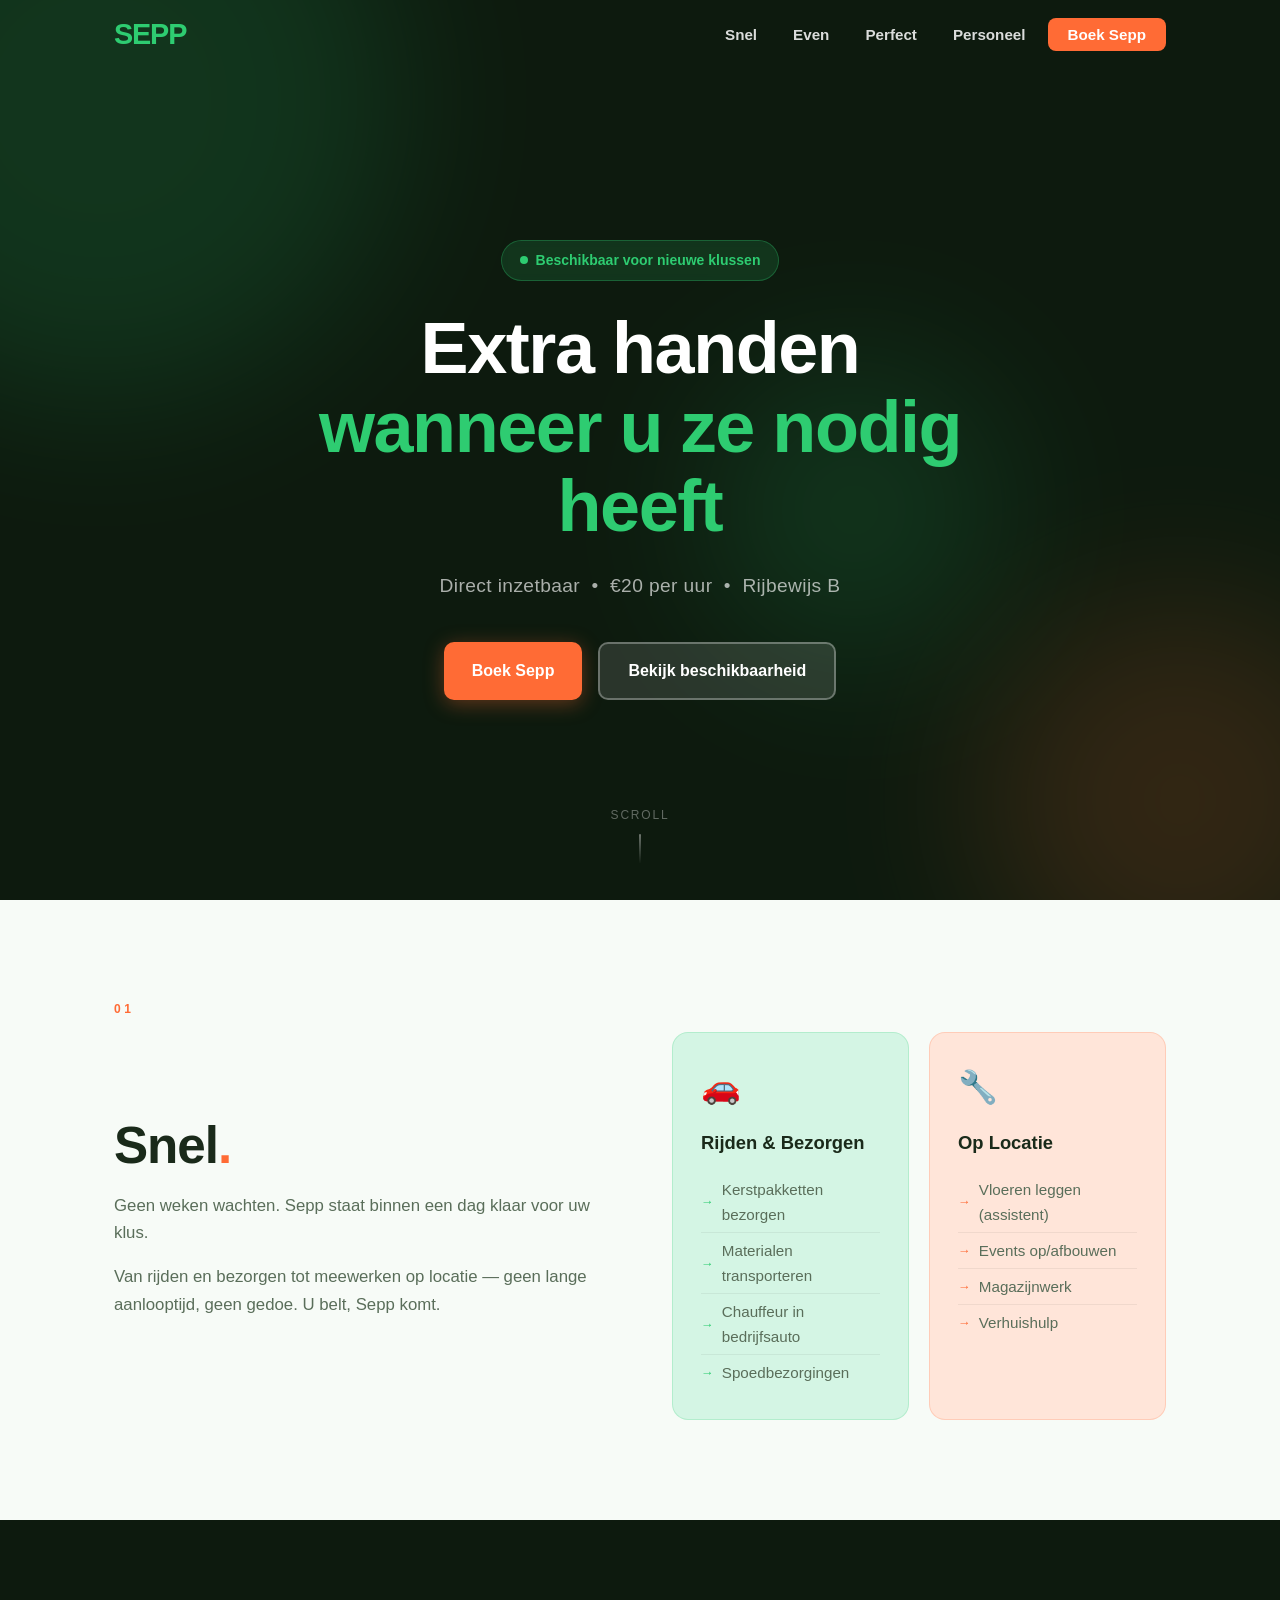
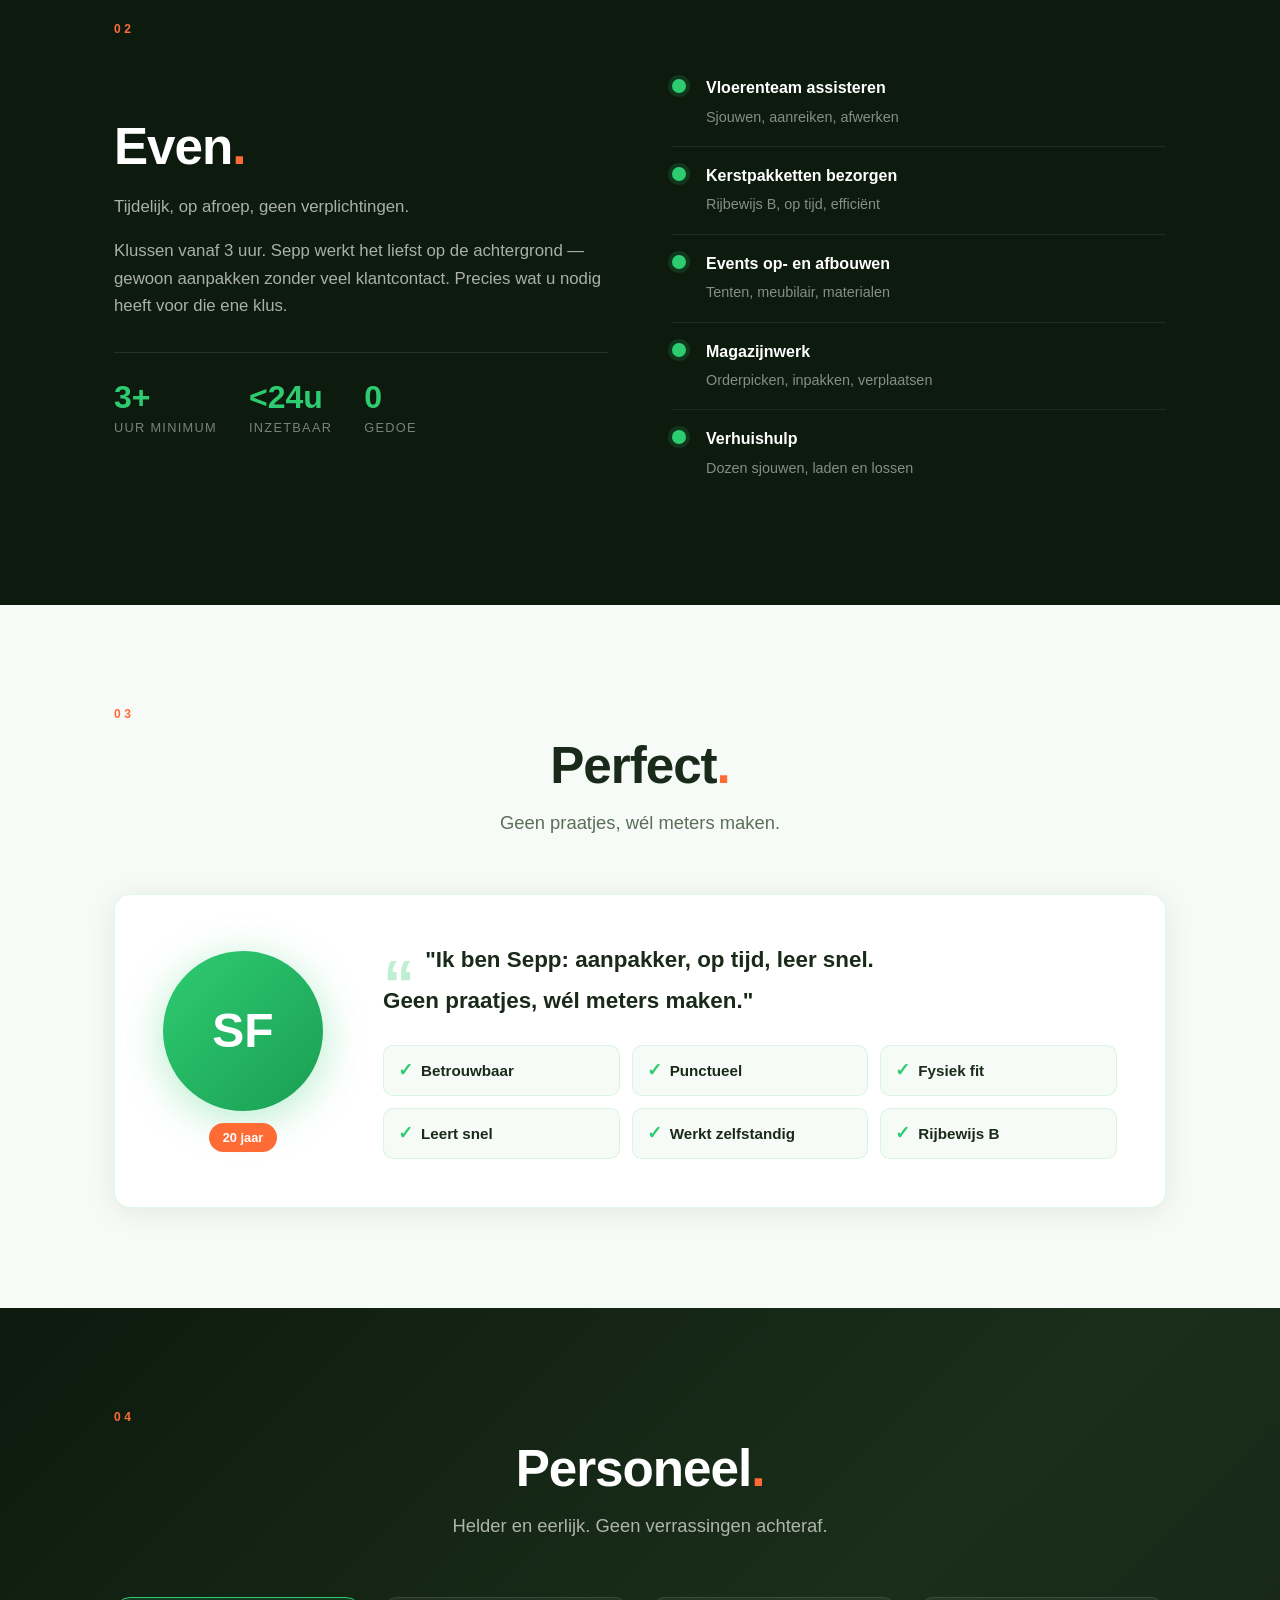
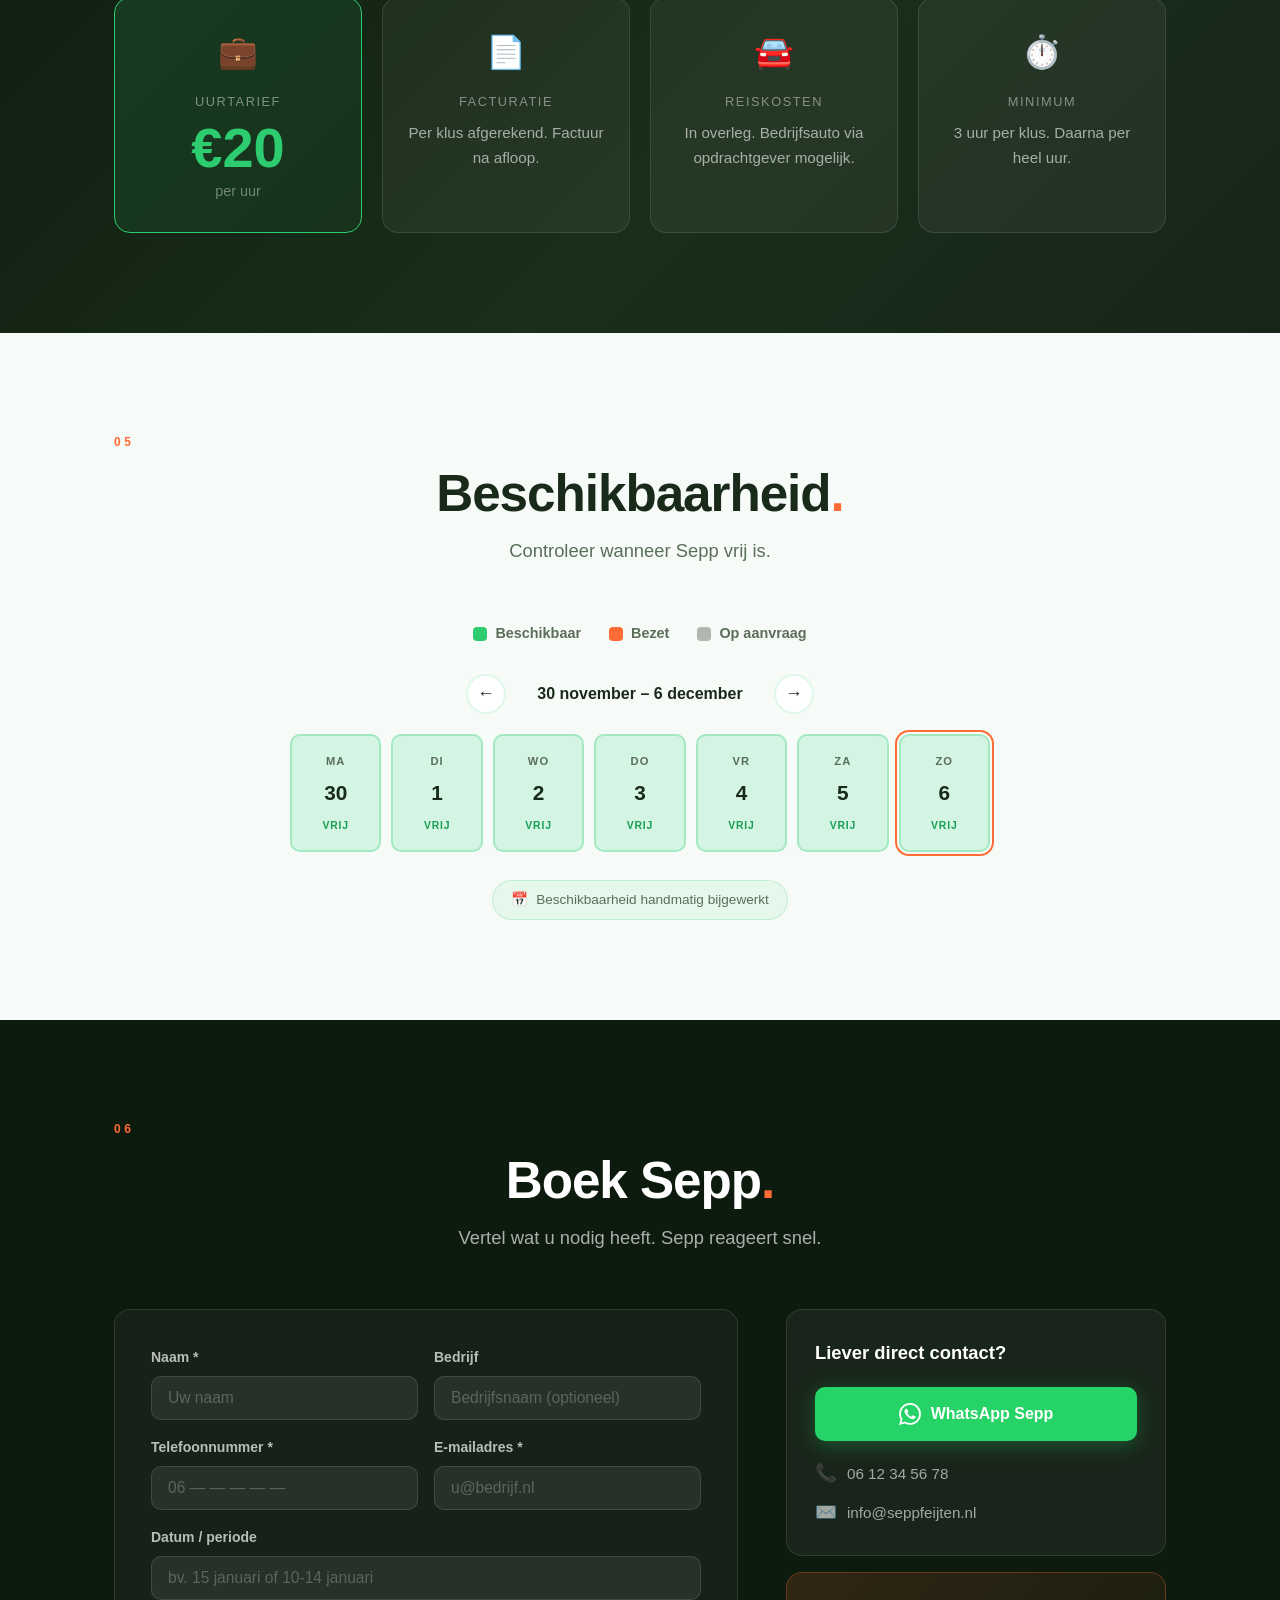
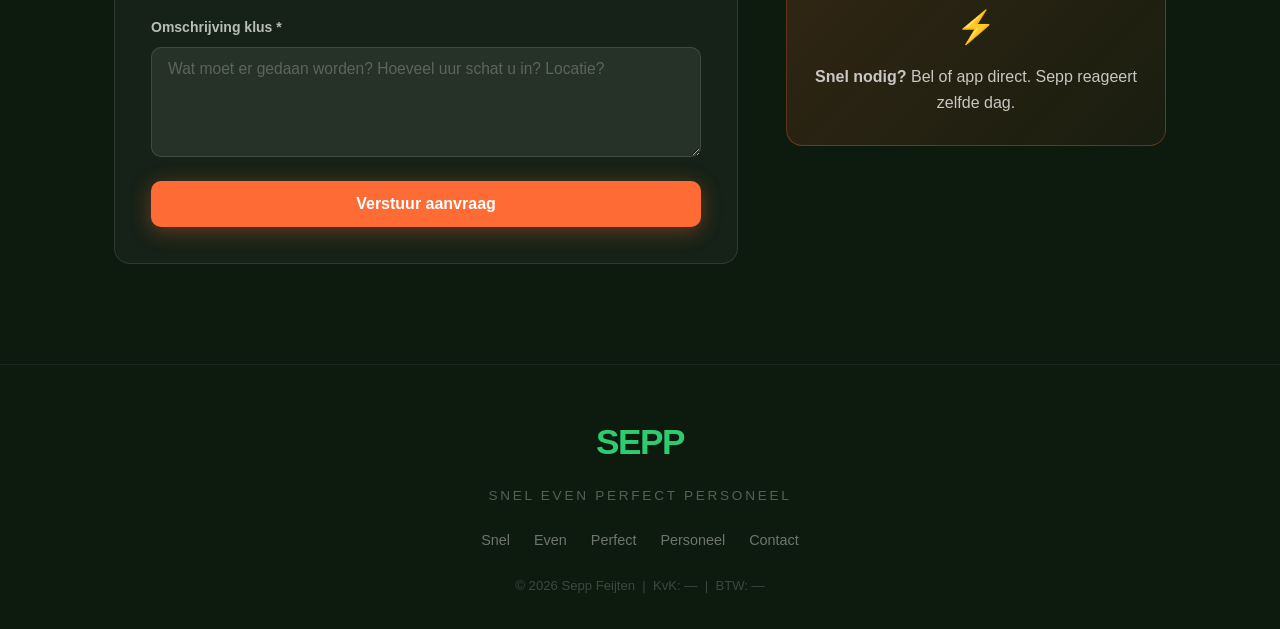
==== index.html @ 77aac3f0 "Initiële website SEPP — Snel Even Perfect Personeel Volledige eenpagina website met 6 secties (Snel/" ====
<!DOCTYPE html>
<html lang="nl">
<head>
  <meta charset="UTF-8" />
  <meta name="viewport" content="width=device-width, initial-scale=1.0" />
  <title>SEPP — Snel Even Perfect Personeel</title>
  <meta name="description" content="Sepp Feijten — direct inzetbaar voor kortdurende klussen. €20 per uur, rijbewijs B." />
  <link rel="stylesheet" href="style.css" />
  <!-- Favicon inline SVG -->
  <link rel="icon" href="data:image/svg+xml,<svg xmlns='http://www.w3.org/2000/svg' viewBox='0 0 100 100'><text y='.9em' font-size='90'>🟢</text></svg>" />
</head>
<body>

  <!-- =============================================
       NAVIGATIE
  ============================================= -->
  <header id="header">
    <nav class="nav-container">
      <a href="#hero" class="logo" aria-label="SEPP home">SEPP</a>
      <button class="hamburger" id="hamburger" aria-label="Menu openen" aria-expanded="false">
        <span></span><span></span><span></span>
      </button>
      <ul class="nav-links" id="nav-links">
        <li><a href="#snel">Snel</a></li>
        <li><a href="#even">Even</a></li>
        <li><a href="#perfect">Perfect</a></li>
        <li><a href="#personeel">Personeel</a></li>
        <li><a href="#contact" class="nav-cta">Boek Sepp</a></li>
      </ul>
    </nav>
  </header>

  <main>

    <!-- =============================================
         HERO SECTIE
    ============================================= -->
    <section id="hero" class="hero">
      <div class="hero-bg-shapes">
        <div class="shape shape-1"></div>
        <div class="shape shape-2"></div>
        <div class="shape shape-3"></div>
      </div>
      <div class="hero-content">
        <div class="hero-badge fade-in-up" style="--delay: 0s">
          <span class="dot"></span> Beschikbaar voor nieuwe klussen
        </div>
        <h1 class="fade-in-up" style="--delay: 0.1s">
          Extra handen<br />
          <span class="highlight">wanneer u ze nodig heeft</span>
        </h1>
        <p class="hero-sub fade-in-up" style="--delay: 0.2s">
          Direct inzetbaar &nbsp;•&nbsp; €<span class="dynamic-rate">20</span> per uur &nbsp;•&nbsp; Rijbewijs B
        </p>
        <div class="hero-buttons fade-in-up" style="--delay: 0.3s">
          <a href="#contact" class="btn btn-primary">Boek Sepp</a>
          <a href="#beschikbaarheid" class="btn btn-secondary">Bekijk beschikbaarheid</a>
        </div>
      </div>
      <div class="hero-scroll-hint fade-in-up" style="--delay: 0.6s">
        <span>Scroll</span>
        <div class="scroll-arrow"></div>
      </div>
    </section>

    <!-- =============================================
         SNEL SECTIE
    ============================================= -->
    <section id="snel" class="section section-light">
      <div class="container">
        <div class="section-label reveal">01</div>
        <div class="section-grid">
          <div class="section-text reveal">
            <h2>Snel<span class="dot-accent">.</span></h2>
            <p class="section-intro">Geen weken wachten. Sepp staat binnen een dag klaar voor uw klus.</p>
            <p>Van rijden en bezorgen tot meewerken op locatie — geen lange aanlooptijd, geen gedoe. U belt, Sepp komt.</p>
          </div>
          <div class="cards-grid reveal reveal-delay">
            <div class="card card-green">
              <div class="card-icon">🚗</div>
              <h3>Rijden &amp; Bezorgen</h3>
              <ul>
                <li>Kerstpakketten bezorgen</li>
                <li>Materialen transporteren</li>
                <li>Chauffeur in bedrijfsauto</li>
                <li>Spoedbezorgingen</li>
              </ul>
            </div>
            <div class="card card-orange">
              <div class="card-icon">🔧</div>
              <h3>Op Locatie</h3>
              <ul>
                <li>Vloeren leggen (assistent)</li>
                <li>Events op/afbouwen</li>
                <li>Magazijnwerk</li>
                <li>Verhuishulp</li>
              </ul>
            </div>
          </div>
        </div>
      </div>
    </section>

    <!-- =============================================
         EVEN SECTIE
    ============================================= -->
    <section id="even" class="section section-dark">
      <div class="container">
        <div class="section-label reveal">02</div>
        <div class="section-grid reverse">
          <div class="timeline reveal reveal-delay">
            <div class="timeline-item">
              <div class="timeline-dot"></div>
              <div class="timeline-content">
                <strong>Vloerenteam assisteren</strong>
                <span>Sjouwen, aanreiken, afwerken</span>
              </div>
            </div>
            <div class="timeline-item">
              <div class="timeline-dot"></div>
              <div class="timeline-content">
                <strong>Kerstpakketten bezorgen</strong>
                <span>Rijbewijs B, op tijd, efficiënt</span>
              </div>
            </div>
            <div class="timeline-item">
              <div class="timeline-dot"></div>
              <div class="timeline-content">
                <strong>Events op- en afbouwen</strong>
                <span>Tenten, meubilair, materialen</span>
              </div>
            </div>
            <div class="timeline-item">
              <div class="timeline-dot"></div>
              <div class="timeline-content">
                <strong>Magazijnwerk</strong>
                <span>Orderpicken, inpakken, verplaatsen</span>
              </div>
            </div>
            <div class="timeline-item">
              <div class="timeline-dot"></div>
              <div class="timeline-content">
                <strong>Verhuishulp</strong>
                <span>Dozen sjouwen, laden en lossen</span>
              </div>
            </div>
          </div>
          <div class="section-text reveal">
            <h2>Even<span class="dot-accent">.</span></h2>
            <p class="section-intro">Tijdelijk, op afroep, geen verplichtingen.</p>
            <p>Klussen vanaf 3 uur. Sepp werkt het liefst op de achtergrond — gewoon aanpakken zonder veel klantcontact. Precies wat u nodig heeft voor die ene klus.</p>
            <div class="stat-row">
              <div class="stat">
                <div class="stat-number">3+</div>
                <div class="stat-label">uur minimum</div>
              </div>
              <div class="stat">
                <div class="stat-number">&lt;24u</div>
                <div class="stat-label">inzetbaar</div>
              </div>
              <div class="stat">
                <div class="stat-number">0</div>
                <div class="stat-label">gedoe</div>
              </div>
            </div>
          </div>
        </div>
      </div>
    </section>

    <!-- =============================================
         PERFECT SECTIE
    ============================================= -->
    <section id="perfect" class="section section-light">
      <div class="container">
        <div class="section-label reveal">03</div>
        <div class="section-center reveal">
          <h2>Perfect<span class="dot-accent">.</span></h2>
          <p class="section-intro">Geen praatjes, wél meters maken.</p>
        </div>
        <div class="profile-block reveal">
          <div class="profile-photo-wrapper">
            <div class="profile-photo-placeholder">
              <!-- ====================================================
                   FOTO: Vervang de initialen hieronder door een <img>-tag
                   als je een profielfoto hebt. Voorbeeld:
                   <img src="sepp.jpg" alt="Sepp Feijten" />
              ==================================================== -->
              <span>SF</span>
            </div>
            <div class="profile-badge">20 jaar</div>
          </div>
          <div class="profile-text">
            <blockquote>
              "Ik ben Sepp: aanpakker, op tijd, leer snel.<br />
              Geen praatjes, wél meters maken."
            </blockquote>
            <div class="qualities">
              <div class="quality"><span class="quality-icon">✓</span> Betrouwbaar</div>
              <div class="quality"><span class="quality-icon">✓</span> Punctueel</div>
              <div class="quality"><span class="quality-icon">✓</span> Fysiek fit</div>
              <div class="quality"><span class="quality-icon">✓</span> Leert snel</div>
              <div class="quality"><span class="quality-icon">✓</span> Werkt zelfstandig</div>
              <div class="quality"><span class="quality-icon">✓</span> Rijbewijs B</div>
            </div>
          </div>
        </div>
      </div>
    </section>

    <!-- =============================================
         PERSONEEL / TARIEVEN SECTIE
    ============================================= -->
    <section id="personeel" class="section section-gradient">
      <div class="container">
        <div class="section-label reveal">04</div>
        <div class="section-center reveal">
          <h2>Personeel<span class="dot-accent">.</span></h2>
          <p class="section-intro">Helder en eerlijk. Geen verrassingen achteraf.</p>
        </div>
        <div class="pricing-grid reveal reveal-delay">
          <div class="pricing-card featured">
            <div class="pricing-icon">💼</div>
            <div class="pricing-label">Uurtarief</div>
            <!-- ====================================================
                 TARIEF: Dit getal wordt ook beheerd via beheer.html
                 en opgeslagen in localStorage als "seppTarief"
            ==================================================== -->
            <div class="pricing-amount">€<span class="dynamic-rate">20</span></div>
            <div class="pricing-sub">per uur</div>
          </div>
          <div class="pricing-card">
            <div class="pricing-icon">📄</div>
            <div class="pricing-label">Facturatie</div>
            <div class="pricing-desc">Per klus afgerekend. Factuur na afloop.</div>
          </div>
          <div class="pricing-card">
            <div class="pricing-icon">🚘</div>
            <div class="pricing-label">Reiskosten</div>
            <div class="pricing-desc">In overleg. Bedrijfsauto via opdrachtgever mogelijk.</div>
          </div>
          <div class="pricing-card">
            <div class="pricing-icon">⏱️</div>
            <div class="pricing-label">Minimum</div>
            <div class="pricing-desc">3 uur per klus. Daarna per heel uur.</div>
          </div>
        </div>
      </div>
    </section>

    <!-- =============================================
         BESCHIKBAARHEID SECTIE
    ============================================= -->
    <section id="beschikbaarheid" class="section section-light">
      <div class="container">
        <div class="section-label reveal">05</div>
        <div class="section-center reveal">
          <h2>Beschikbaarheid<span class="dot-accent">.</span></h2>
          <p class="section-intro">Controleer wanneer Sepp vrij is.</p>
        </div>

        <!-- Legenda -->
        <div class="calendar-legend reveal">
          <span class="legend-item"><span class="legend-dot available"></span> Beschikbaar</span>
          <span class="legend-item"><span class="legend-dot busy"></span> Bezet</span>
          <span class="legend-item"><span class="legend-dot on-request"></span> Op aanvraag</span>
        </div>

        <!-- Week navigatie -->
        <div class="calendar-nav reveal">
          <button id="prev-week" class="calendar-arrow" aria-label="Vorige week">&#8592;</button>
          <span id="week-label" class="week-label"></span>
          <button id="next-week" class="calendar-arrow" aria-label="Volgende week">&#8594;</button>
        </div>

        <!-- Weekagenda -->
        <div class="week-grid reveal reveal-delay" id="week-grid">
          <!-- Wordt dynamisch gevuld door script.js -->
        </div>

        <!-- Google Calendar sync info -->
        <div class="calendar-sync-info reveal">
          <div class="sync-badge">
            <span class="sync-icon">🔄</span>
            <span id="sync-status">Beschikbaarheid gesynchroniseerd via Google Calendar</span>
          </div>
          <!-- ====================================================
               GOOGLE CALENDAR: De koppeling wordt geconfigureerd
               in script.js bij de GOOGLE_CALENDAR_CONFIG constante.
               Zie ook beheer.html voor activatie.
          ==================================================== -->
        </div>
      </div>
    </section>

    <!-- =============================================
         CONTACT SECTIE
    ============================================= -->
    <section id="contact" class="section section-dark">
      <div class="container">
        <div class="section-label reveal">06</div>
        <div class="section-center reveal">
          <h2>Boek Sepp<span class="dot-accent">.</span></h2>
          <p class="section-intro">Vertel wat u nodig heeft. Sepp reageert snel.</p>
        </div>

        <div class="contact-grid reveal reveal-delay">
          <!-- Contactformulier -->
          <form class="contact-form" id="contact-form" novalidate>
            <div class="form-row">
              <div class="form-group">
                <label for="naam">Naam *</label>
                <input type="text" id="naam" name="naam" placeholder="Uw naam" required />
              </div>
              <div class="form-group">
                <label for="bedrijf">Bedrijf</label>
                <input type="text" id="bedrijf" name="bedrijf" placeholder="Bedrijfsnaam (optioneel)" />
              </div>
            </div>
            <div class="form-row">
              <div class="form-group">
                <label for="telefoon">Telefoonnummer *</label>
                <input type="tel" id="telefoon" name="telefoon" placeholder="06 — — — — —" required />
              </div>
              <div class="form-group">
                <label for="email">E-mailadres *</label>
                <input type="email" id="email" name="email" placeholder="u@bedrijf.nl" required />
              </div>
            </div>
            <div class="form-group">
              <label for="datum">Datum / periode</label>
              <input type="text" id="datum" name="datum" placeholder="bv. 15 januari of 10-14 januari" />
            </div>
            <div class="form-group">
              <label for="omschrijving">Omschrijving klus *</label>
              <textarea id="omschrijving" name="omschrijving" rows="4"
                placeholder="Wat moet er gedaan worden? Hoeveel uur schat u in? Locatie?" required></textarea>
            </div>
            <button type="submit" class="btn btn-primary btn-full">
              Verstuur aanvraag
            </button>
            <div id="form-feedback" class="form-feedback" aria-live="polite"></div>
          </form>

          <!-- Contact sidebar -->
          <div class="contact-sidebar">
            <div class="contact-card">
              <h3>Liever direct contact?</h3>
              <!-- ====================================================
                   WHATSAPP: Pas het nummer aan in script.js bij
                   CONTACT_CONFIG.whatsapp
              ==================================================== -->
              <a href="#" class="btn btn-whatsapp" id="whatsapp-btn">
                <svg width="22" height="22" viewBox="0 0 24 24" fill="currentColor">
                  <path d="M17.472 14.382c-.297-.149-1.758-.867-2.03-.967-.273-.099-.471-.148-.67.15-.197.297-.767.966-.94 1.164-.173.199-.347.223-.644.075-.297-.15-1.255-.463-2.39-1.475-.883-.788-1.48-1.761-1.653-2.059-.173-.297-.018-.458.13-.606.134-.133.298-.347.446-.52.149-.174.198-.298.298-.497.099-.198.05-.371-.025-.52-.075-.149-.669-1.612-.916-2.207-.242-.579-.487-.5-.669-.51-.173-.008-.371-.01-.57-.01-.198 0-.52.074-.792.372-.272.297-1.04 1.016-1.04 2.479 0 1.462 1.065 2.875 1.213 3.074.149.198 2.096 3.2 5.077 4.487.709.306 1.262.489 1.694.625.712.227 1.36.195 1.871.118.571-.085 1.758-.719 2.006-1.413.248-.694.248-1.289.173-1.413-.074-.124-.272-.198-.57-.347m-5.421 7.403h-.004a9.87 9.87 0 01-5.031-1.378l-.361-.214-3.741.982.998-3.648-.235-.374a9.86 9.86 0 01-1.51-5.26c.001-5.45 4.436-9.884 9.888-9.884 2.64 0 5.122 1.03 6.988 2.898a9.825 9.825 0 012.893 6.994c-.003 5.45-4.437 9.884-9.885 9.884m8.413-18.297A11.815 11.815 0 0012.05 0C5.495 0 .16 5.335.157 11.892c0 2.096.547 4.142 1.588 5.945L.057 24l6.305-1.654a11.882 11.882 0 005.683 1.448h.005c6.554 0 11.89-5.335 11.893-11.893a11.821 11.821 0 00-3.48-8.413z"/>
                </svg>
                WhatsApp Sepp
              </a>
              <div class="contact-details">
                <div class="contact-detail">
                  <span class="detail-icon">📞</span>
                  <!-- ====================================================
                       TELEFOON: Pas aan in beheer.html of in script.js
                       bij CONTACT_CONFIG.telefoon
                  ==================================================== -->
                  <span id="contact-telefoon">06 — — — — —</span>
                </div>
                <div class="contact-detail">
                  <span class="detail-icon">✉️</span>
                  <span id="contact-email">info@seppfeijten.nl</span>
                </div>
              </div>
            </div>
            <div class="contact-card highlight-card">
              <div class="highlight-icon">⚡</div>
              <p><strong>Snel nodig?</strong> Bel of app direct. Sepp reageert zelfde dag.</p>
            </div>
          </div>
        </div>
      </div>
    </section>

  </main>

  <!-- =============================================
       FOOTER
  ============================================= -->
  <footer class="footer">
    <div class="container footer-inner">
      <div class="footer-logo">SEPP</div>
      <div class="footer-tagline">Snel Even Perfect Personeel</div>
      <div class="footer-links">
        <a href="#snel">Snel</a>
        <a href="#even">Even</a>
        <a href="#perfect">Perfect</a>
        <a href="#personeel">Personeel</a>
        <a href="#contact">Contact</a>
      </div>
      <div class="footer-copy">
        &copy; <span id="year"></span> Sepp Feijten &nbsp;|&nbsp;
        KvK: <span class="dynamic-kvk">—</span> &nbsp;|&nbsp;
        BTW: <span class="dynamic-btw">—</span>
      </div>
    </div>
  </footer>

  <!-- Back to top -->
  <button class="back-to-top" id="back-to-top" aria-label="Terug naar boven">↑</button>

  <script src="script.js"></script>
</body>
</html>
---- style.css ----
/* =============================================
   SEPP — Snel Even Perfect Personeel
   style.css — Hoofdstylesheet

   KLEUREN (pas hier aan voor het hele design):
   --green:        #2ECC71  (primair groen)
   --green-dark:   #1a9e53
   --orange:       #FF6B35  (accent oranje)
   --orange-dark:  #e0541c
   --dark:         #0f1c0f
   --text:         #1a2a1a
============================================= */

/* ===========================
   CSS VARIABELEN
=========================== */
:root {
  --green:        #2ECC71;
  --green-dark:   #1a9e53;
  --green-light:  #d4f5e4;
  --orange:       #FF6B35;
  --orange-dark:  #e0541c;
  --orange-light: #ffe5d9;
  --dark:         #0d1a0e;
  --dark-2:       #162518;
  --text:         #1a2a1a;
  --text-light:   #5a6e5a;
  --white:        #ffffff;
  --off-white:    #f7fbf7;
  --border:       rgba(46,204,113,0.15);
  --shadow:       0 4px 30px rgba(0,0,0,0.08);
  --shadow-hover: 0 8px 40px rgba(0,0,0,0.15);
  --radius:       16px;
  --radius-sm:    10px;
  --nav-height:   70px;
  --font:         'Segoe UI', 'Helvetica Neue', Arial, sans-serif;
  --transition:   0.35s cubic-bezier(0.4, 0, 0.2, 1);
}

/* ===========================
   RESET & BASE
=========================== */
*, *::before, *::after { box-sizing: border-box; margin: 0; padding: 0; }

html {
  scroll-behavior: smooth;
  scroll-padding-top: var(--nav-height);
}

body {
  font-family: var(--font);
  color: var(--text);
  background: var(--white);
  line-height: 1.65;
  overflow-x: hidden;
}

img { max-width: 100%; display: block; }
a { text-decoration: none; color: inherit; }
ul { list-style: none; }
button { cursor: pointer; font-family: inherit; border: none; background: none; }

/* ===========================
   TYPOGRAPHY
=========================== */
h1 { font-size: clamp(2.4rem, 6vw, 4.5rem); font-weight: 800; line-height: 1.1; letter-spacing: -0.02em; }
h2 { font-size: clamp(2rem, 4vw, 3.2rem); font-weight: 800; line-height: 1.15; letter-spacing: -0.02em; }
h3 { font-size: 1.15rem; font-weight: 700; }
p  { color: var(--text-light); }

.highlight { color: var(--green); }
.dot-accent { color: var(--orange); }

/* ===========================
   LAYOUT
=========================== */
.container {
  max-width: 1100px;
  margin: 0 auto;
  padding: 0 24px;
}

.section {
  padding: 100px 0;
}

.section-light  { background: var(--off-white); }
.section-dark   { background: var(--dark); color: var(--white); }
.section-dark p { color: rgba(255,255,255,0.65); }
.section-dark h2 { color: var(--white); }
.section-dark h3 { color: var(--white); }

.section-gradient {
  background: linear-gradient(135deg, var(--dark) 0%, #1a2e1a 60%, var(--dark-2) 100%);
  color: var(--white);
}
.section-gradient p { color: rgba(255,255,255,0.65); }
.section-gradient h2 { color: var(--white); }

.section-label {
  font-size: 0.75rem;
  font-weight: 700;
  letter-spacing: 0.3em;
  text-transform: uppercase;
  color: var(--orange);
  margin-bottom: 12px;
  opacity: 0.7;
}

.section-grid {
  display: grid;
  grid-template-columns: 1fr 1fr;
  gap: 64px;
  align-items: center;
}

.section-grid.reverse { direction: rtl; }
.section-grid.reverse > * { direction: ltr; }

.section-center {
  text-align: center;
  max-width: 600px;
  margin: 0 auto 56px;
}

.section-intro {
  font-size: 1.15rem;
  margin-top: 12px;
  color: var(--text-light);
}
.section-dark .section-intro,
.section-gradient .section-intro { color: rgba(255,255,255,0.65); }

.section-text h2 { margin-bottom: 16px; }
.section-text p  { margin-bottom: 16px; font-size: 1.05rem; }

/* ===========================
   NAVIGATION
=========================== */
#header {
  position: fixed;
  top: 0; left: 0; right: 0;
  z-index: 1000;
  height: var(--nav-height);
  transition: background var(--transition), box-shadow var(--transition);
}

#header.scrolled {
  background: rgba(13, 26, 14, 0.96);
  backdrop-filter: blur(12px);
  -webkit-backdrop-filter: blur(12px);
  box-shadow: 0 2px 20px rgba(0,0,0,0.3);
}

.nav-container {
  max-width: 1100px;
  margin: 0 auto;
  padding: 0 24px;
  height: 100%;
  display: flex;
  align-items: center;
  justify-content: space-between;
}

.logo {
  font-size: 1.8rem;
  font-weight: 900;
  letter-spacing: -0.04em;
  color: var(--green);
  transition: color var(--transition), transform var(--transition);
}
.logo:hover { color: var(--orange); transform: scale(1.05); }

.nav-links {
  display: flex;
  align-items: center;
  gap: 8px;
}

.nav-links a {
  color: rgba(255,255,255,0.85);
  font-weight: 600;
  font-size: 0.95rem;
  padding: 8px 14px;
  border-radius: 8px;
  transition: color var(--transition), background var(--transition);
}
.nav-links a:hover { color: var(--green); background: rgba(46,204,113,0.1); }

.nav-cta {
  background: var(--orange) !important;
  color: white !important;
  border-radius: 8px !important;
  padding: 8px 20px !important;
  transition: background var(--transition), transform var(--transition) !important;
}
.nav-cta:hover { background: var(--orange-dark) !important; transform: translateY(-1px); }

.hamburger {
  display: none;
  flex-direction: column;
  gap: 5px;
  padding: 8px;
}
.hamburger span {
  display: block;
  width: 24px;
  height: 2px;
  background: var(--white);
  border-radius: 2px;
  transition: var(--transition);
}
.hamburger.open span:nth-child(1) { transform: translateY(7px) rotate(45deg); }
.hamburger.open span:nth-child(2) { opacity: 0; transform: scaleX(0); }
.hamburger.open span:nth-child(3) { transform: translateY(-7px) rotate(-45deg); }

/* ===========================
   BUTTONS
=========================== */
.btn {
  display: inline-flex;
  align-items: center;
  gap: 8px;
  padding: 14px 28px;
  border-radius: var(--radius-sm);
  font-weight: 700;
  font-size: 1rem;
  transition: transform var(--transition), box-shadow var(--transition), background var(--transition);
  cursor: pointer;
  border: none;
}

.btn-primary {
  background: var(--orange);
  color: var(--white);
  box-shadow: 0 4px 20px rgba(255,107,53,0.35);
}
.btn-primary:hover {
  background: var(--orange-dark);
  transform: translateY(-2px);
  box-shadow: 0 8px 30px rgba(255,107,53,0.45);
}

.btn-secondary {
  background: rgba(255,255,255,0.12);
  color: var(--white);
  border: 2px solid rgba(255,255,255,0.3);
  backdrop-filter: blur(4px);
}
.btn-secondary:hover {
  background: rgba(255,255,255,0.22);
  border-color: rgba(255,255,255,0.6);
  transform: translateY(-2px);
}

.btn-full { width: 100%; justify-content: center; }

.btn-whatsapp {
  display: inline-flex;
  align-items: center;
  gap: 10px;
  background: #25D366;
  color: white;
  padding: 14px 24px;
  border-radius: var(--radius-sm);
  font-weight: 700;
  font-size: 1rem;
  width: 100%;
  justify-content: center;
  transition: background var(--transition), transform var(--transition), box-shadow var(--transition);
  box-shadow: 0 4px 20px rgba(37,211,102,0.3);
}
.btn-whatsapp:hover {
  background: #1ebe59;
  transform: translateY(-2px);
  box-shadow: 0 8px 30px rgba(37,211,102,0.4);
}

/* ===========================
   HERO
=========================== */
.hero {
  min-height: 100vh;
  background: var(--dark);
  display: flex;
  flex-direction: column;
  align-items: center;
  justify-content: center;
  text-align: center;
  padding: 120px 24px 80px;
  position: relative;
  overflow: hidden;
}

.hero-bg-shapes { position: absolute; inset: 0; pointer-events: none; overflow: hidden; }

.shape {
  position: absolute;
  border-radius: 50%;
  filter: blur(80px);
  opacity: 0.15;
  animation: float 8s ease-in-out infinite;
}
.shape-1 {
  width: 600px; height: 600px;
  background: var(--green);
  top: -200px; left: -200px;
  animation-delay: 0s;
}
.shape-2 {
  width: 400px; height: 400px;
  background: var(--orange);
  bottom: -100px; right: -100px;
  animation-delay: 3s;
}
.shape-3 {
  width: 300px; height: 300px;
  background: var(--green);
  top: 40%; left: 55%;
  animation-delay: 6s;
}

@keyframes float {
  0%, 100% { transform: translate(0, 0) scale(1); }
  50%       { transform: translate(20px, -30px) scale(1.05); }
}

.hero-content {
  position: relative;
  z-index: 1;
  max-width: 800px;
}

.hero-badge {
  display: inline-flex;
  align-items: center;
  gap: 8px;
  background: rgba(46,204,113,0.15);
  border: 1px solid rgba(46,204,113,0.3);
  color: var(--green);
  font-size: 0.875rem;
  font-weight: 600;
  padding: 8px 18px;
  border-radius: 50px;
  margin-bottom: 28px;
  backdrop-filter: blur(4px);
}
.hero-badge .dot {
  width: 8px; height: 8px;
  background: var(--green);
  border-radius: 50%;
  animation: pulse-dot 2s infinite;
}
@keyframes pulse-dot {
  0%, 100% { opacity: 1; transform: scale(1); }
  50%       { opacity: 0.5; transform: scale(1.3); }
}

.hero h1 { color: var(--white); margin-bottom: 24px; }

.hero-sub {
  font-size: clamp(1rem, 2vw, 1.2rem);
  color: rgba(255,255,255,0.65) !important;
  margin-bottom: 40px;
  letter-spacing: 0.02em;
}

.hero-buttons {
  display: flex;
  gap: 16px;
  justify-content: center;
  flex-wrap: wrap;
}

.hero-scroll-hint {
  position: absolute;
  bottom: 36px;
  display: flex;
  flex-direction: column;
  align-items: center;
  gap: 8px;
  color: rgba(255,255,255,0.35);
  font-size: 0.75rem;
  letter-spacing: 0.15em;
  text-transform: uppercase;
}
.scroll-arrow {
  width: 2px;
  height: 30px;
  background: linear-gradient(to bottom, rgba(255,255,255,0.4), transparent);
  border-radius: 2px;
  animation: scroll-bounce 2s infinite;
}
@keyframes scroll-bounce {
  0%, 100% { transform: translateY(0); opacity: 1; }
  50%       { transform: translateY(8px); opacity: 0.4; }
}

/* ===========================
   CARDS
=========================== */
.cards-grid {
  display: grid;
  grid-template-columns: 1fr 1fr;
  gap: 20px;
}

.card {
  padding: 28px;
  border-radius: var(--radius);
  transition: transform var(--transition), box-shadow var(--transition);
}
.card:hover {
  transform: translateY(-4px);
  box-shadow: var(--shadow-hover);
}

.card-green {
  background: var(--green-light);
  border: 1px solid rgba(46,204,113,0.2);
}
.card-orange {
  background: var(--orange-light);
  border: 1px solid rgba(255,107,53,0.2);
}

.card-icon { font-size: 2rem; margin-bottom: 14px; }
.card h3 { color: var(--text); margin-bottom: 14px; }
.card li {
  color: var(--text-light);
  font-size: 0.95rem;
  padding: 5px 0;
  border-bottom: 1px solid rgba(0,0,0,0.06);
  display: flex;
  align-items: center;
  gap: 8px;
}
.card li::before {
  content: '→';
  color: var(--green);
  font-weight: 700;
  font-size: 0.8rem;
}
.card-orange li::before { color: var(--orange); }
.card li:last-child { border-bottom: none; }

/* ===========================
   TIMELINE (Even sectie)
=========================== */
.timeline { padding: 8px 0; }

.timeline-item {
  display: flex;
  gap: 20px;
  align-items: flex-start;
  padding: 16px 0;
  border-bottom: 1px solid rgba(255,255,255,0.08);
  transition: transform var(--transition);
}
.timeline-item:last-child { border-bottom: none; }
.timeline-item:hover { transform: translateX(6px); }

.timeline-dot {
  width: 14px; height: 14px;
  min-width: 14px;
  border-radius: 50%;
  background: var(--green);
  margin-top: 4px;
  box-shadow: 0 0 0 4px rgba(46,204,113,0.15);
  transition: background var(--transition), box-shadow var(--transition);
}
.timeline-item:hover .timeline-dot {
  background: var(--orange);
  box-shadow: 0 0 0 4px rgba(255,107,53,0.2);
}

.timeline-content strong {
  display: block;
  color: var(--white);
  font-weight: 700;
  margin-bottom: 2px;
}
.timeline-content span {
  font-size: 0.9rem;
  color: rgba(255,255,255,0.5);
}

/* Stats (Even sectie) */
.stat-row {
  display: flex;
  gap: 32px;
  margin-top: 32px;
  padding-top: 28px;
  border-top: 1px solid rgba(255,255,255,0.1);
}

.stat-number {
  font-size: 2rem;
  font-weight: 800;
  color: var(--green);
  line-height: 1;
  margin-bottom: 4px;
}
.stat-label {
  font-size: 0.8rem;
  color: rgba(255,255,255,0.45);
  text-transform: uppercase;
  letter-spacing: 0.1em;
}

/* ===========================
   PROFIEL (Perfect sectie)
=========================== */
.profile-block {
  display: grid;
  grid-template-columns: auto 1fr;
  gap: 60px;
  align-items: center;
  background: var(--white);
  border-radius: var(--radius);
  padding: 48px;
  box-shadow: var(--shadow);
  border: 1px solid var(--border);
}

.profile-photo-wrapper {
  position: relative;
  display: flex;
  flex-direction: column;
  align-items: center;
  gap: 12px;
}

.profile-photo-placeholder {
  width: 160px; height: 160px;
  border-radius: 50%;
  background: linear-gradient(135deg, var(--green), var(--green-dark));
  display: flex;
  align-items: center;
  justify-content: center;
  font-size: 3rem;
  font-weight: 800;
  color: white;
  box-shadow: 0 8px 40px rgba(46,204,113,0.35);
}

.profile-badge {
  background: var(--orange);
  color: white;
  font-size: 0.8rem;
  font-weight: 700;
  padding: 4px 14px;
  border-radius: 50px;
}

.profile-text blockquote {
  font-size: 1.4rem;
  font-weight: 700;
  color: var(--text);
  line-height: 1.5;
  margin-bottom: 28px;
  quotes: "\201C" "\201D";
  position: relative;
}
.profile-text blockquote::before {
  content: open-quote;
  font-size: 4rem;
  color: var(--green);
  line-height: 0;
  vertical-align: -0.6em;
  margin-right: 4px;
  opacity: 0.3;
}

.qualities {
  display: grid;
  grid-template-columns: repeat(3, 1fr);
  gap: 12px;
}

.quality {
  display: flex;
  align-items: center;
  gap: 8px;
  font-weight: 600;
  font-size: 0.95rem;
  color: var(--text);
  background: var(--off-white);
  padding: 10px 14px;
  border-radius: var(--radius-sm);
  border: 1px solid var(--border);
  transition: background var(--transition), border-color var(--transition), transform var(--transition);
}
.quality:hover {
  background: var(--green-light);
  border-color: var(--green);
  transform: translateY(-2px);
}

.quality-icon { color: var(--green); font-weight: 800; font-size: 1.1rem; }

/* ===========================
   PRICING (Personeel sectie)
=========================== */
.pricing-grid {
  display: grid;
  grid-template-columns: repeat(4, 1fr);
  gap: 20px;
}

.pricing-card {
  background: rgba(255,255,255,0.05);
  border: 1px solid rgba(255,255,255,0.1);
  border-radius: var(--radius);
  padding: 28px 24px;
  text-align: center;
  transition: transform var(--transition), border-color var(--transition);
}
.pricing-card:hover {
  transform: translateY(-4px);
  border-color: rgba(46,204,113,0.4);
}
.pricing-card.featured {
  background: linear-gradient(135deg, rgba(46,204,113,0.15), rgba(46,204,113,0.05));
  border-color: var(--green);
}

.pricing-icon { font-size: 2rem; margin-bottom: 12px; }
.pricing-label {
  font-size: 0.8rem;
  text-transform: uppercase;
  letter-spacing: 0.12em;
  color: rgba(255,255,255,0.45);
  margin-bottom: 8px;
}
.pricing-amount {
  font-size: 3.5rem;
  font-weight: 900;
  color: var(--green);
  line-height: 1;
  margin-bottom: 4px;
}
.pricing-sub {
  font-size: 0.9rem;
  color: rgba(255,255,255,0.4);
}
.pricing-desc {
  font-size: 0.95rem;
  color: rgba(255,255,255,0.6);
  margin-top: 8px;
}

/* ===========================
   BESCHIKBAARHEID / KALENDER
=========================== */
.calendar-legend {
  display: flex;
  justify-content: center;
  gap: 28px;
  margin-bottom: 28px;
  flex-wrap: wrap;
}

.legend-item {
  display: flex;
  align-items: center;
  gap: 8px;
  font-size: 0.9rem;
  font-weight: 600;
  color: var(--text-light);
}

.legend-dot {
  width: 14px; height: 14px;
  border-radius: 4px;
}
.legend-dot.available    { background: var(--green); }
.legend-dot.busy         { background: var(--orange); }
.legend-dot.on-request   { background: #b0b8b0; }

.calendar-nav {
  display: flex;
  align-items: center;
  justify-content: center;
  gap: 24px;
  margin-bottom: 20px;
}

.calendar-arrow {
  width: 40px; height: 40px;
  border-radius: 50%;
  background: var(--white);
  border: 2px solid var(--border);
  color: var(--text);
  font-size: 1.1rem;
  display: flex;
  align-items: center;
  justify-content: center;
  transition: background var(--transition), border-color var(--transition);
}
.calendar-arrow:hover {
  background: var(--green);
  color: white;
  border-color: var(--green);
}

.week-label {
  font-weight: 700;
  font-size: 1rem;
  color: var(--text);
  min-width: 220px;
  text-align: center;
}

.week-grid {
  display: grid;
  grid-template-columns: repeat(7, 1fr);
  gap: 10px;
  max-width: 700px;
  margin: 0 auto 28px;
}

.day-cell {
  border-radius: var(--radius-sm);
  padding: 16px 8px;
  text-align: center;
  position: relative;
  border: 2px solid transparent;
  transition: transform var(--transition), box-shadow var(--transition), border-color var(--transition);
}
.day-cell:hover { transform: translateY(-3px); box-shadow: var(--shadow); }

.day-cell.available    { background: #d4f5e4; border-color: rgba(46,204,113,0.3); }
.day-cell.busy         { background: #ffe5d9; border-color: rgba(255,107,53,0.3); }
.day-cell.on-request   { background: #e8ebe8; border-color: #c5cac5; }
.day-cell.today        { outline: 2px solid var(--orange); outline-offset: 2px; }

.day-name {
  font-size: 0.7rem;
  text-transform: uppercase;
  letter-spacing: 0.1em;
  font-weight: 700;
  color: var(--text-light);
  margin-bottom: 6px;
}
.day-number {
  font-size: 1.3rem;
  font-weight: 800;
  color: var(--text);
  margin-bottom: 6px;
}
.day-status {
  font-size: 0.65rem;
  text-transform: uppercase;
  letter-spacing: 0.08em;
  font-weight: 700;
}
.day-cell.available  .day-status { color: var(--green-dark); }
.day-cell.busy       .day-status { color: var(--orange-dark); }
.day-cell.on-request .day-status { color: #7a8a7a; }

.calendar-sync-info {
  text-align: center;
}
.sync-badge {
  display: inline-flex;
  align-items: center;
  gap: 8px;
  background: rgba(46,204,113,0.08);
  border: 1px solid rgba(46,204,113,0.2);
  border-radius: 50px;
  padding: 8px 18px;
  font-size: 0.85rem;
  color: var(--text-light);
}
.sync-icon { animation: spin 4s linear infinite; display: inline-block; }
@keyframes spin { from { transform: rotate(0deg); } to { transform: rotate(360deg); } }

/* ===========================
   CONTACT
=========================== */
.contact-grid {
  display: grid;
  grid-template-columns: 1fr 380px;
  gap: 48px;
  align-items: start;
}

.contact-form {
  background: rgba(255,255,255,0.04);
  border: 1px solid rgba(255,255,255,0.1);
  border-radius: var(--radius);
  padding: 36px;
}

.form-row {
  display: grid;
  grid-template-columns: 1fr 1fr;
  gap: 16px;
}

.form-group {
  margin-bottom: 16px;
}

.form-group label {
  display: block;
  font-size: 0.875rem;
  font-weight: 600;
  color: rgba(255,255,255,0.7);
  margin-bottom: 7px;
}

.form-group input,
.form-group textarea {
  width: 100%;
  background: rgba(255,255,255,0.07);
  border: 1.5px solid rgba(255,255,255,0.12);
  border-radius: var(--radius-sm);
  color: var(--white);
  font-size: 0.975rem;
  font-family: var(--font);
  padding: 12px 16px;
  transition: border-color var(--transition), background var(--transition);
  outline: none;
}

.form-group input::placeholder,
.form-group textarea::placeholder { color: rgba(255,255,255,0.25); }

.form-group input:focus,
.form-group textarea:focus {
  border-color: var(--green);
  background: rgba(255,255,255,0.1);
}

.form-group input.error,
.form-group textarea.error { border-color: #ff4d4d; }

.form-group textarea { resize: vertical; min-height: 110px; }

.form-feedback {
  margin-top: 14px;
  font-size: 0.9rem;
  font-weight: 600;
  text-align: center;
  padding: 10px;
  border-radius: var(--radius-sm);
  display: none;
}
.form-feedback.success {
  display: block;
  background: rgba(46,204,113,0.15);
  color: var(--green);
  border: 1px solid rgba(46,204,113,0.3);
}
.form-feedback.error {
  display: block;
  background: rgba(255,77,77,0.1);
  color: #ff6b6b;
  border: 1px solid rgba(255,77,77,0.2);
}

.contact-sidebar { display: flex; flex-direction: column; gap: 16px; }

.contact-card {
  background: rgba(255,255,255,0.05);
  border: 1px solid rgba(255,255,255,0.1);
  border-radius: var(--radius);
  padding: 28px;
}
.contact-card h3 { color: var(--white); margin-bottom: 18px; }

.contact-details { margin-top: 18px; display: flex; flex-direction: column; gap: 10px; }

.contact-detail {
  display: flex;
  align-items: center;
  gap: 10px;
  color: rgba(255,255,255,0.6);
  font-size: 0.95rem;
}
.detail-icon { font-size: 1.1rem; }

.highlight-card {
  background: linear-gradient(135deg, rgba(255,107,53,0.15), rgba(255,107,53,0.05));
  border-color: rgba(255,107,53,0.3);
  text-align: center;
}
.highlight-icon { font-size: 2rem; margin-bottom: 10px; }
.highlight-card p { color: rgba(255,255,255,0.75); }

/* ===========================
   FOOTER
=========================== */
.footer {
  background: var(--dark);
  border-top: 1px solid rgba(255,255,255,0.06);
  padding: 48px 0 32px;
  text-align: center;
}

.footer-inner { display: flex; flex-direction: column; align-items: center; gap: 14px; }

.footer-logo {
  font-size: 2.2rem;
  font-weight: 900;
  letter-spacing: -0.04em;
  color: var(--green);
}

.footer-tagline {
  font-size: 0.85rem;
  text-transform: uppercase;
  letter-spacing: 0.2em;
  color: rgba(255,255,255,0.3);
}

.footer-links {
  display: flex;
  gap: 24px;
  flex-wrap: wrap;
  justify-content: center;
  margin-top: 8px;
}
.footer-links a {
  font-size: 0.9rem;
  color: rgba(255,255,255,0.4);
  transition: color var(--transition);
}
.footer-links a:hover { color: var(--green); }

.footer-copy {
  font-size: 0.82rem;
  color: rgba(255,255,255,0.2);
  margin-top: 8px;
}

/* ===========================
   BACK TO TOP
=========================== */
.back-to-top {
  position: fixed;
  bottom: 28px;
  right: 28px;
  width: 46px; height: 46px;
  background: var(--green);
  color: white;
  border-radius: 50%;
  font-size: 1.2rem;
  font-weight: 700;
  display: flex;
  align-items: center;
  justify-content: center;
  opacity: 0;
  pointer-events: none;
  transform: translateY(10px);
  transition: opacity var(--transition), transform var(--transition);
  box-shadow: 0 4px 20px rgba(46,204,113,0.4);
  z-index: 500;
}
.back-to-top.visible {
  opacity: 1;
  pointer-events: auto;
  transform: translateY(0);
}
.back-to-top:hover {
  background: var(--green-dark);
  transform: translateY(-3px);
}

/* ===========================
   SCROLL ANIMATIES
=========================== */
.fade-in-up {
  opacity: 0;
  transform: translateY(30px);
  animation: fadeInUp 0.7s var(--delay, 0s) forwards cubic-bezier(0.4, 0, 0.2, 1);
}

@keyframes fadeInUp {
  to { opacity: 1; transform: translateY(0); }
}

.reveal {
  opacity: 0;
  transform: translateY(40px);
  transition: opacity 0.7s ease, transform 0.7s cubic-bezier(0.4, 0, 0.2, 1);
}
.reveal.visible {
  opacity: 1;
  transform: translateY(0);
}
.reveal-delay {
  transition-delay: 0.18s;
}

/* ===========================
   RESPONSIVE — TABLET
=========================== */
@media (max-width: 900px) {
  .section-grid,
  .section-grid.reverse { grid-template-columns: 1fr; gap: 40px; direction: ltr; }

  .cards-grid { grid-template-columns: 1fr 1fr; }

  .pricing-grid { grid-template-columns: 1fr 1fr; }

  .profile-block {
    grid-template-columns: 1fr;
    text-align: center;
    padding: 32px;
    gap: 32px;
  }
  .profile-photo-wrapper { align-items: center; }
  .qualities { grid-template-columns: 1fr 1fr; }

  .contact-grid { grid-template-columns: 1fr; }

  .week-grid { grid-template-columns: repeat(7, 1fr); gap: 6px; }
  .day-cell { padding: 10px 4px; }
  .day-name { font-size: 0.6rem; }
  .day-number { font-size: 1.1rem; }
  .day-status { display: none; }
}

/* ===========================
   RESPONSIVE — MOBIEL
=========================== */
@media (max-width: 640px) {
  .section { padding: 72px 0; }

  .hamburger { display: flex; }

  .nav-links {
    position: fixed;
    top: var(--nav-height);
    left: 0; right: 0;
    background: rgba(13,26,14,0.97);
    flex-direction: column;
    padding: 24px;
    gap: 6px;
    transform: translateY(-110%);
    transition: transform var(--transition);
    backdrop-filter: blur(12px);
    border-bottom: 1px solid rgba(46,204,113,0.15);
    z-index: 999;
  }
  .nav-links.open { transform: translateY(0); }
  .nav-links a { width: 100%; text-align: center; padding: 12px; }
  .nav-cta { margin-top: 8px; }

  .cards-grid { grid-template-columns: 1fr; }

  .pricing-grid { grid-template-columns: 1fr 1fr; }

  .form-row { grid-template-columns: 1fr; }

  .contact-form { padding: 24px; }

  .profile-block { padding: 24px; }
  .qualities { grid-template-columns: 1fr 1fr; }

  .stat-row { gap: 20px; }

  .week-grid { grid-template-columns: repeat(7, 1fr); gap: 4px; }
  .day-cell { padding: 8px 2px; }
  .day-name { font-size: 0.55rem; }
  .day-number { font-size: 1rem; }

  .hero-buttons { flex-direction: column; align-items: center; }
  .hero-buttons .btn { width: 100%; max-width: 300px; justify-content: center; }

  .back-to-top { bottom: 18px; right: 18px; width: 40px; height: 40px; }
}

/* ===========================
   ACTIVE NAV LINK
=========================== */
.nav-links a.active {
  color: var(--green);
  background: rgba(46,204,113,0.08);
}
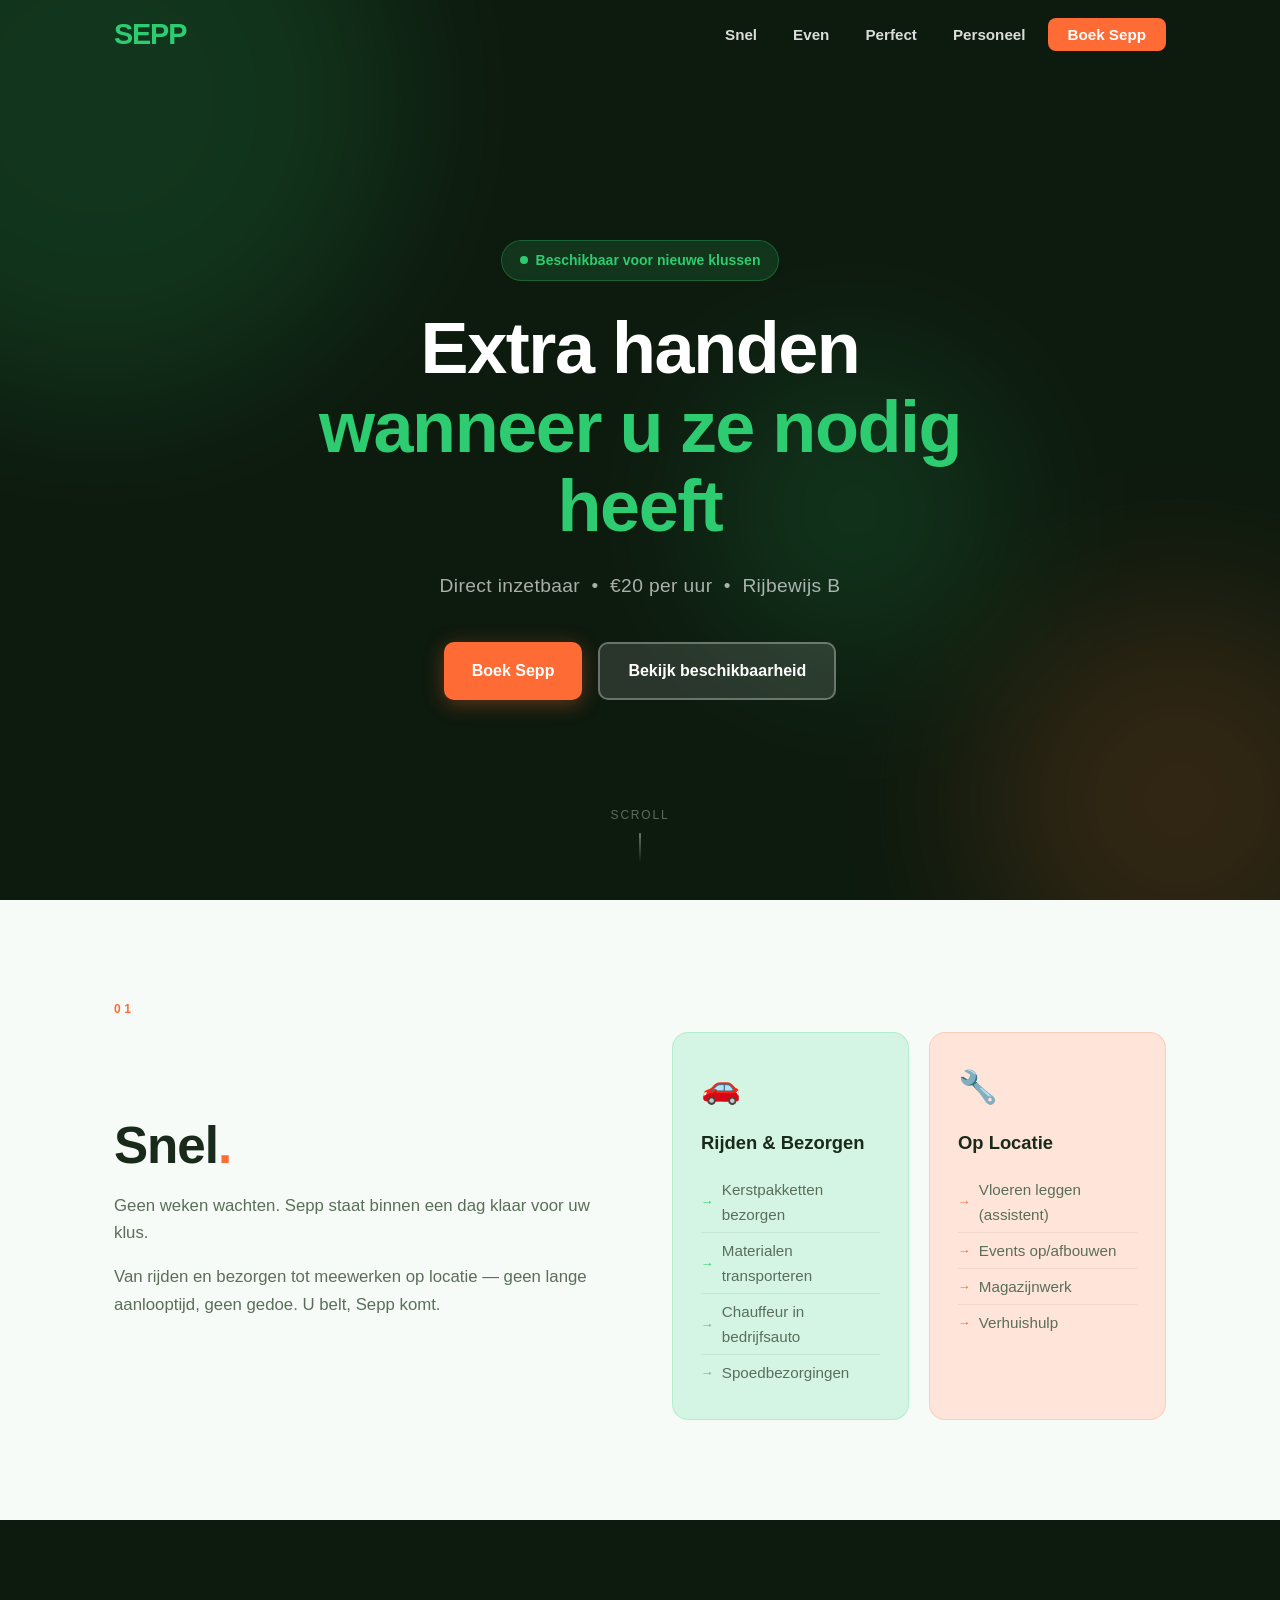
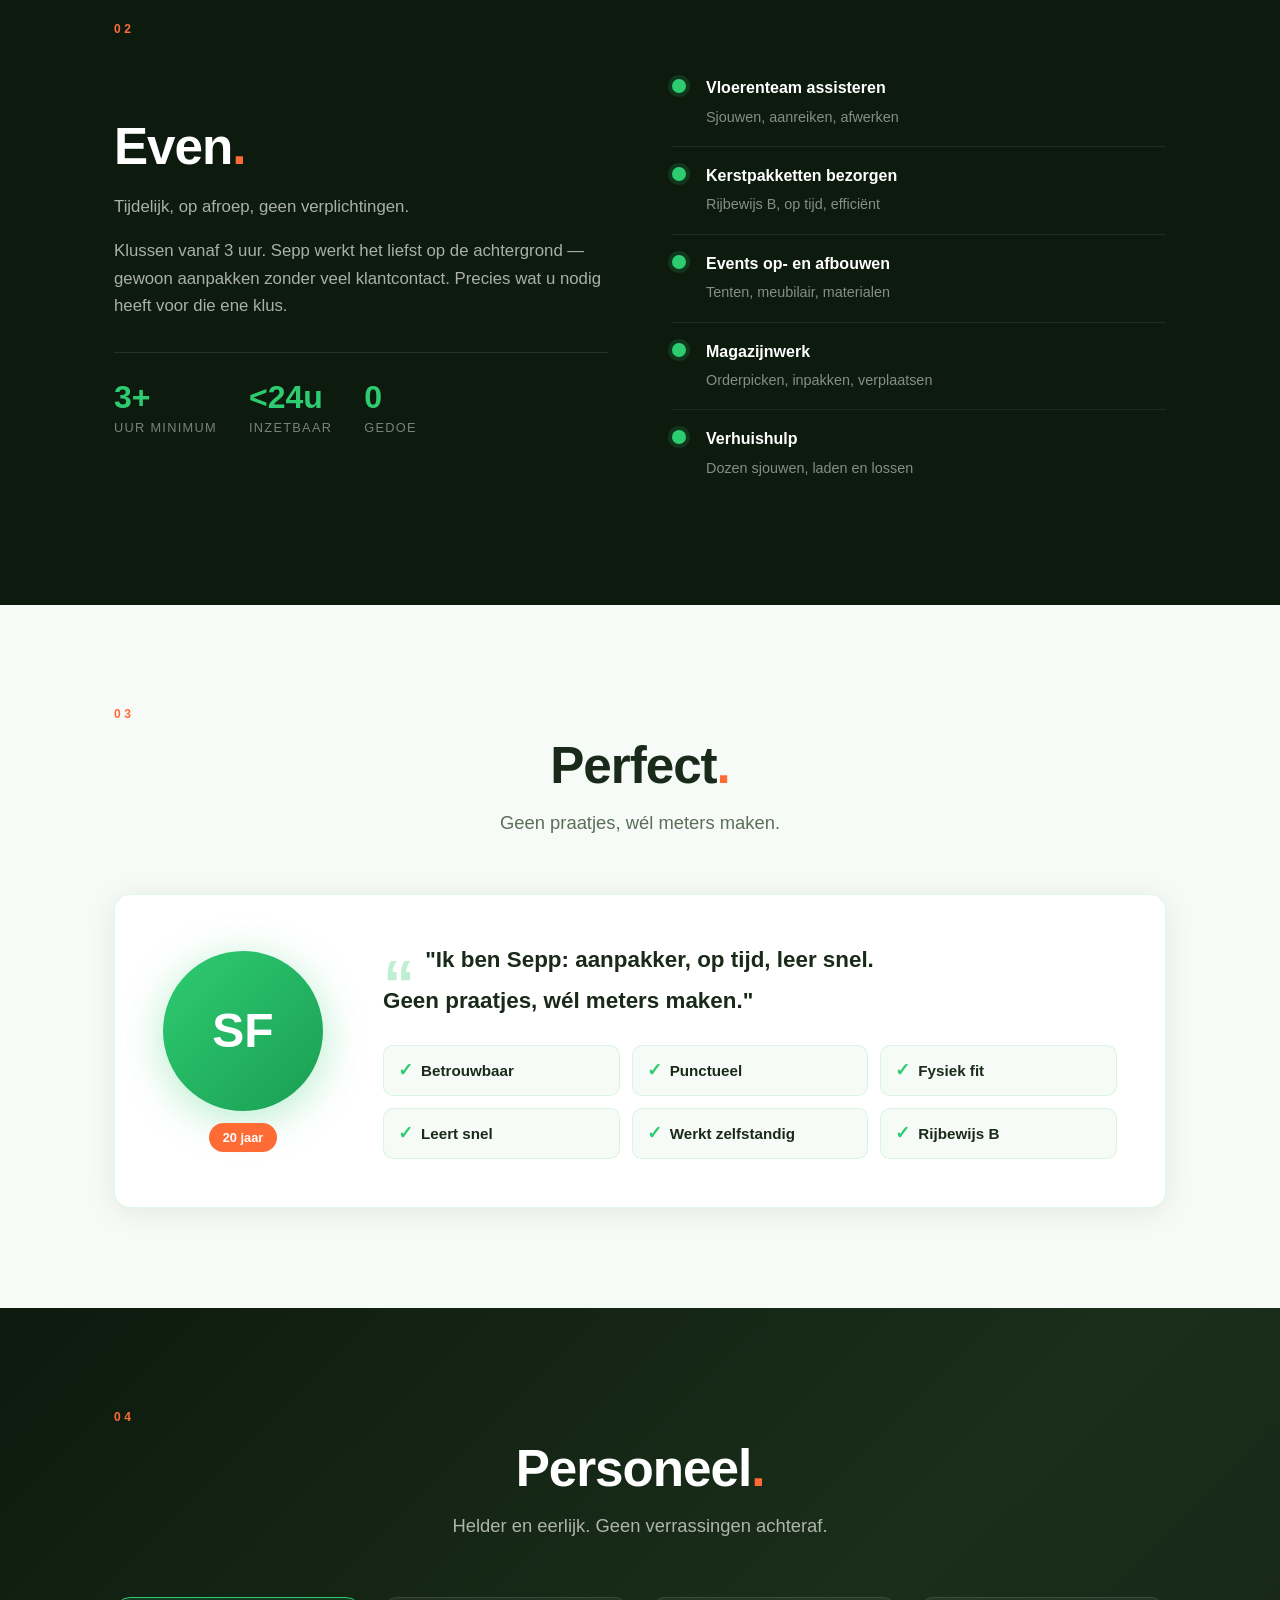
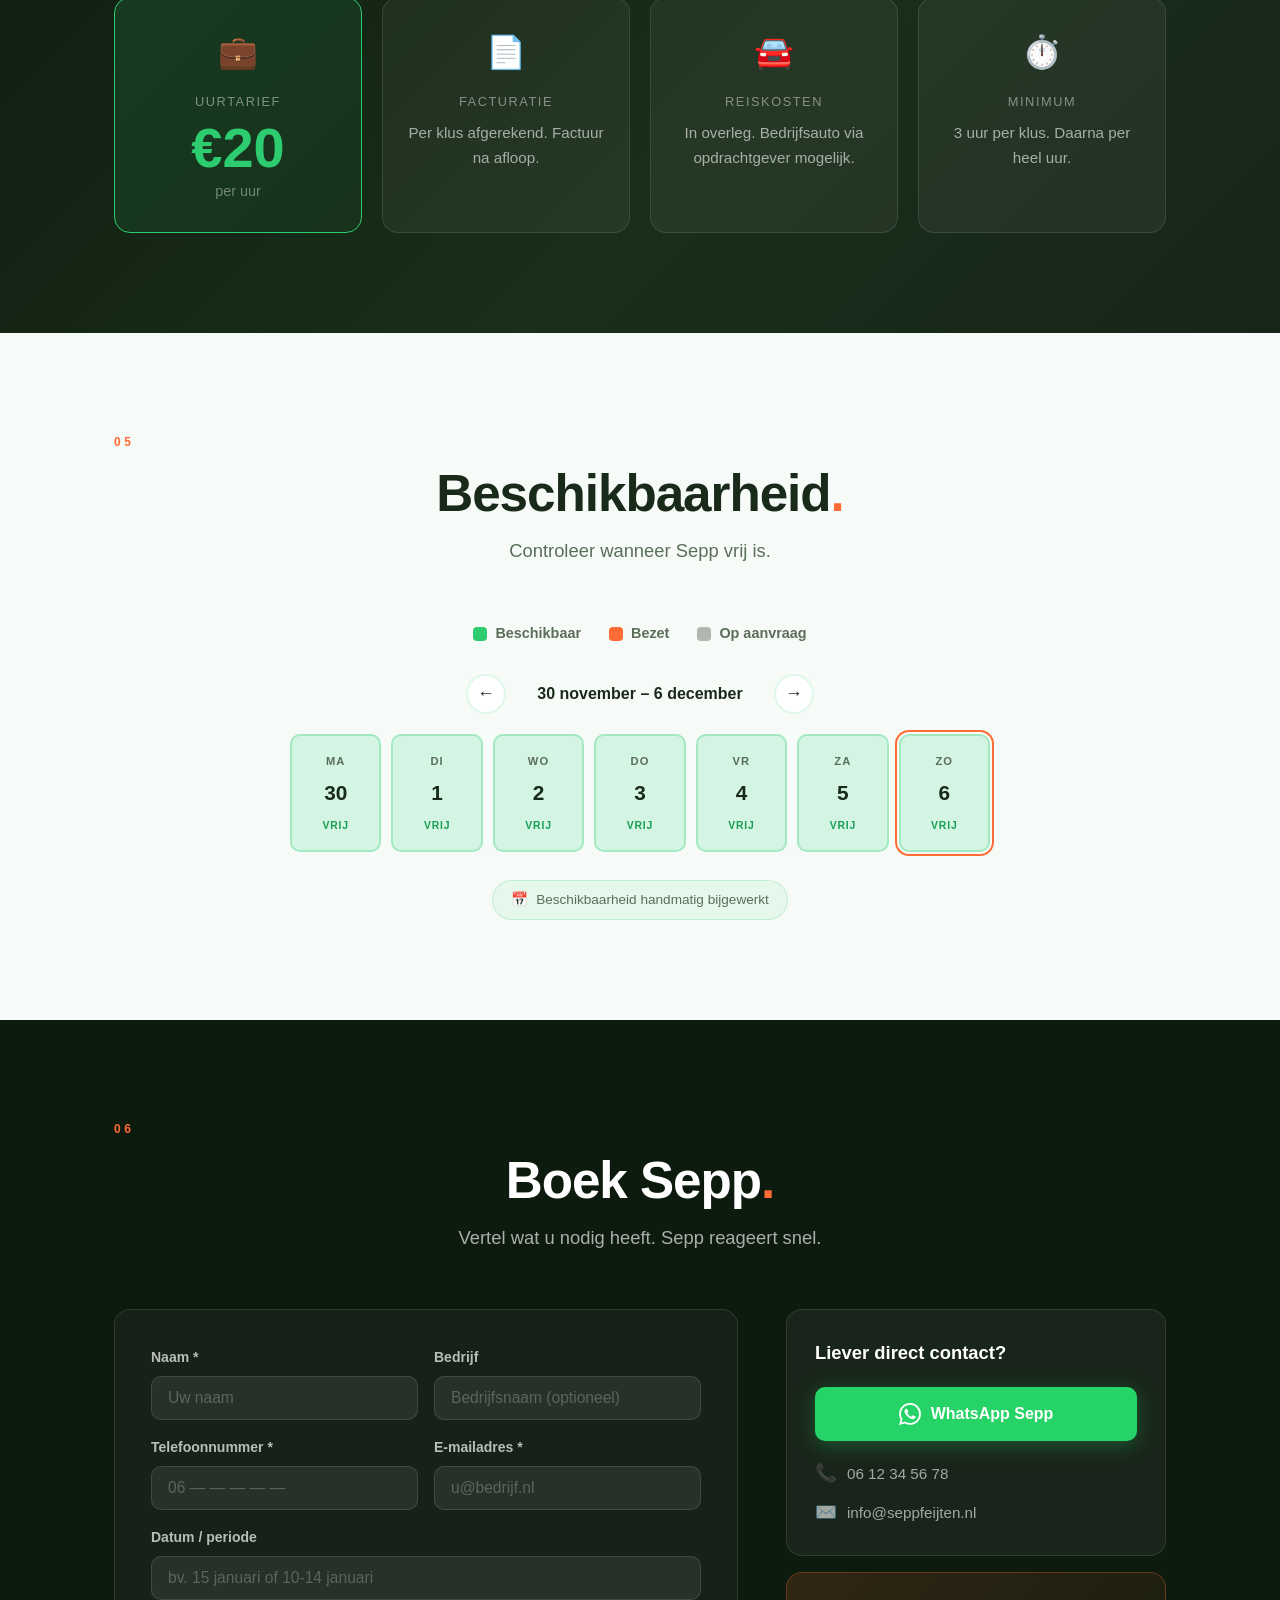
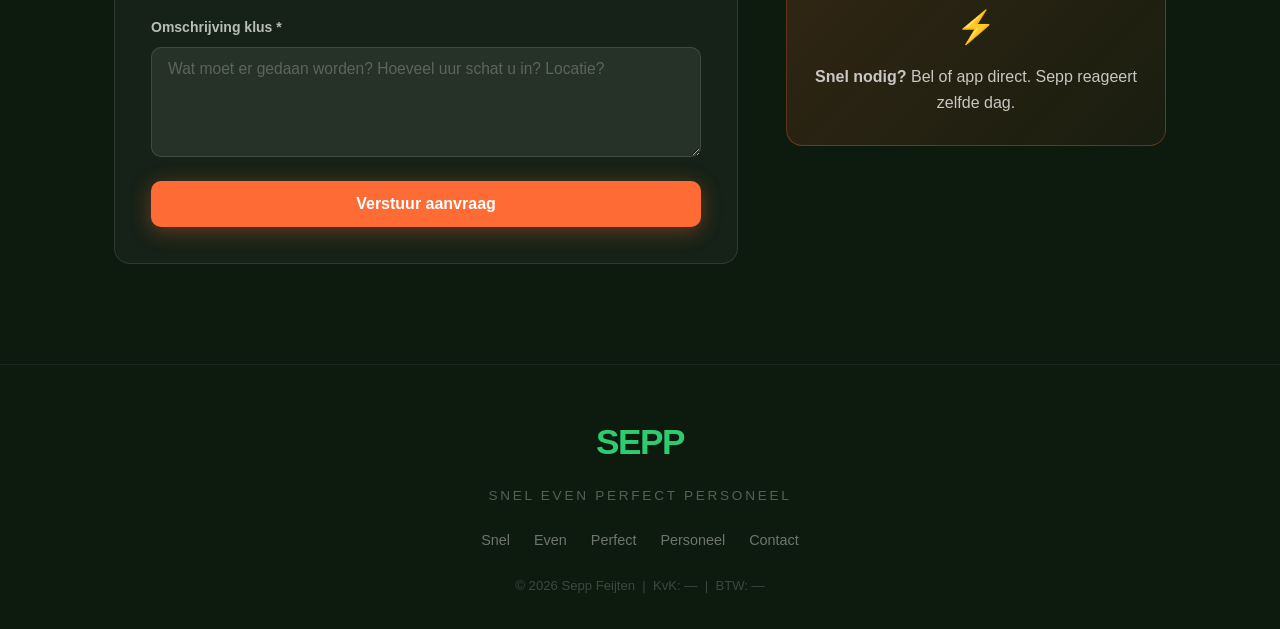
==== commit caef4543: "Add website text editor to admin panel Allows editing hero text, section intros/body copy, the 'Over" ====
--- a/index.html
+++ b/index.html
@@ -42,10 +42,10 @@
         <div class="shape shape-3"></div>
       </div>
       <div class="hero-content">
-        <div class="hero-badge fade-in-up" style="--delay: 0s">
+        <div class="hero-badge fade-in-up" id="hero-badge" style="--delay: 0s">
           <span class="dot"></span> Beschikbaar voor nieuwe klussen
         </div>
-        <h1 class="fade-in-up" style="--delay: 0.1s">
+        <h1 class="fade-in-up" id="hero-titel" style="--delay: 0.1s">
           Extra handen<br />
           <span class="highlight">wanneer u ze nodig heeft</span>
         </h1>
@@ -72,8 +72,8 @@
         <div class="section-grid">
           <div class="section-text reveal">
             <h2>Snel<span class="dot-accent">.</span></h2>
-            <p class="section-intro">Geen weken wachten. Sepp staat binnen een dag klaar voor uw klus.</p>
-            <p>Van rijden en bezorgen tot meewerken op locatie — geen lange aanlooptijd, geen gedoe. U belt, Sepp komt.</p>
+            <p class="section-intro" id="snel-intro">Geen weken wachten. Sepp staat binnen een dag klaar voor uw klus.</p>
+            <p id="snel-tekst">Van rijden en bezorgen tot meewerken op locatie — geen lange aanlooptijd, geen gedoe. U belt, Sepp komt.</p>
           </div>
           <div class="cards-grid reveal reveal-delay">
             <div class="card card-green">
@@ -147,8 +147,8 @@
           </div>
           <div class="section-text reveal">
             <h2>Even<span class="dot-accent">.</span></h2>
-            <p class="section-intro">Tijdelijk, op afroep, geen verplichtingen.</p>
-            <p>Klussen vanaf 3 uur. Sepp werkt het liefst op de achtergrond — gewoon aanpakken zonder veel klantcontact. Precies wat u nodig heeft voor die ene klus.</p>
+            <p class="section-intro" id="even-intro">Tijdelijk, op afroep, geen verplichtingen.</p>
+            <p id="even-tekst">Klussen vanaf 3 uur. Sepp werkt het liefst op de achtergrond — gewoon aanpakken zonder veel klantcontact. Precies wat u nodig heeft voor die ene klus.</p>
             <div class="stat-row">
               <div class="stat">
                 <div class="stat-number">3+</div>
@@ -176,7 +176,7 @@
         <div class="section-label reveal">03</div>
         <div class="section-center reveal">
           <h2>Perfect<span class="dot-accent">.</span></h2>
-          <p class="section-intro">Geen praatjes, wél meters maken.</p>
+          <p class="section-intro" id="perfect-intro">Geen praatjes, wél meters maken.</p>
         </div>
         <div class="profile-block reveal">
           <div class="profile-photo-wrapper">
@@ -191,7 +191,7 @@
             <div class="profile-badge">20 jaar</div>
           </div>
           <div class="profile-text">
-            <blockquote>
+            <blockquote id="over-sepp-quote">
               "Ik ben Sepp: aanpakker, op tijd, leer snel.<br />
               Geen praatjes, wél meters maken."
             </blockquote>
@@ -216,7 +216,7 @@
         <div class="section-label reveal">04</div>
         <div class="section-center reveal">
           <h2>Personeel<span class="dot-accent">.</span></h2>
-          <p class="section-intro">Helder en eerlijk. Geen verrassingen achteraf.</p>
+          <p class="section-intro" id="personeel-intro">Helder en eerlijk. Geen verrassingen achteraf.</p>
         </div>
         <div class="pricing-grid reveal reveal-delay">
           <div class="pricing-card featured">
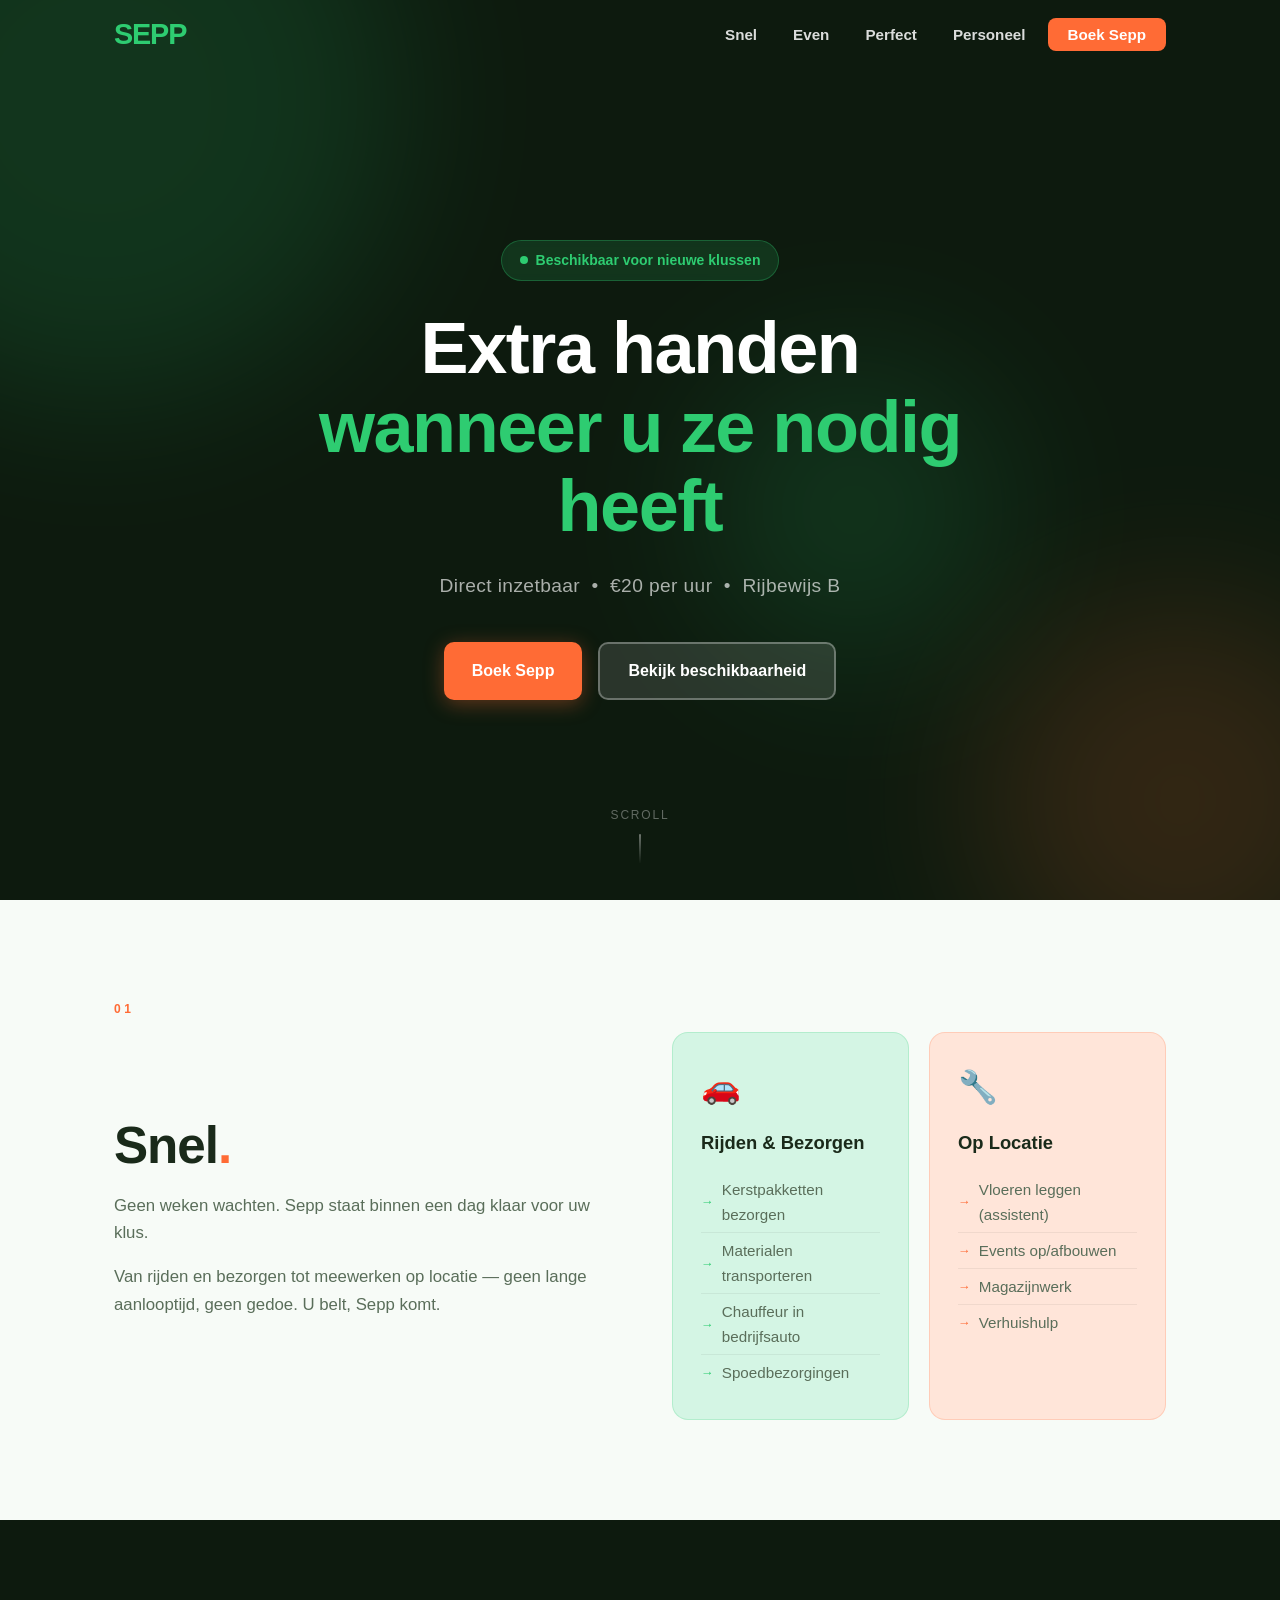
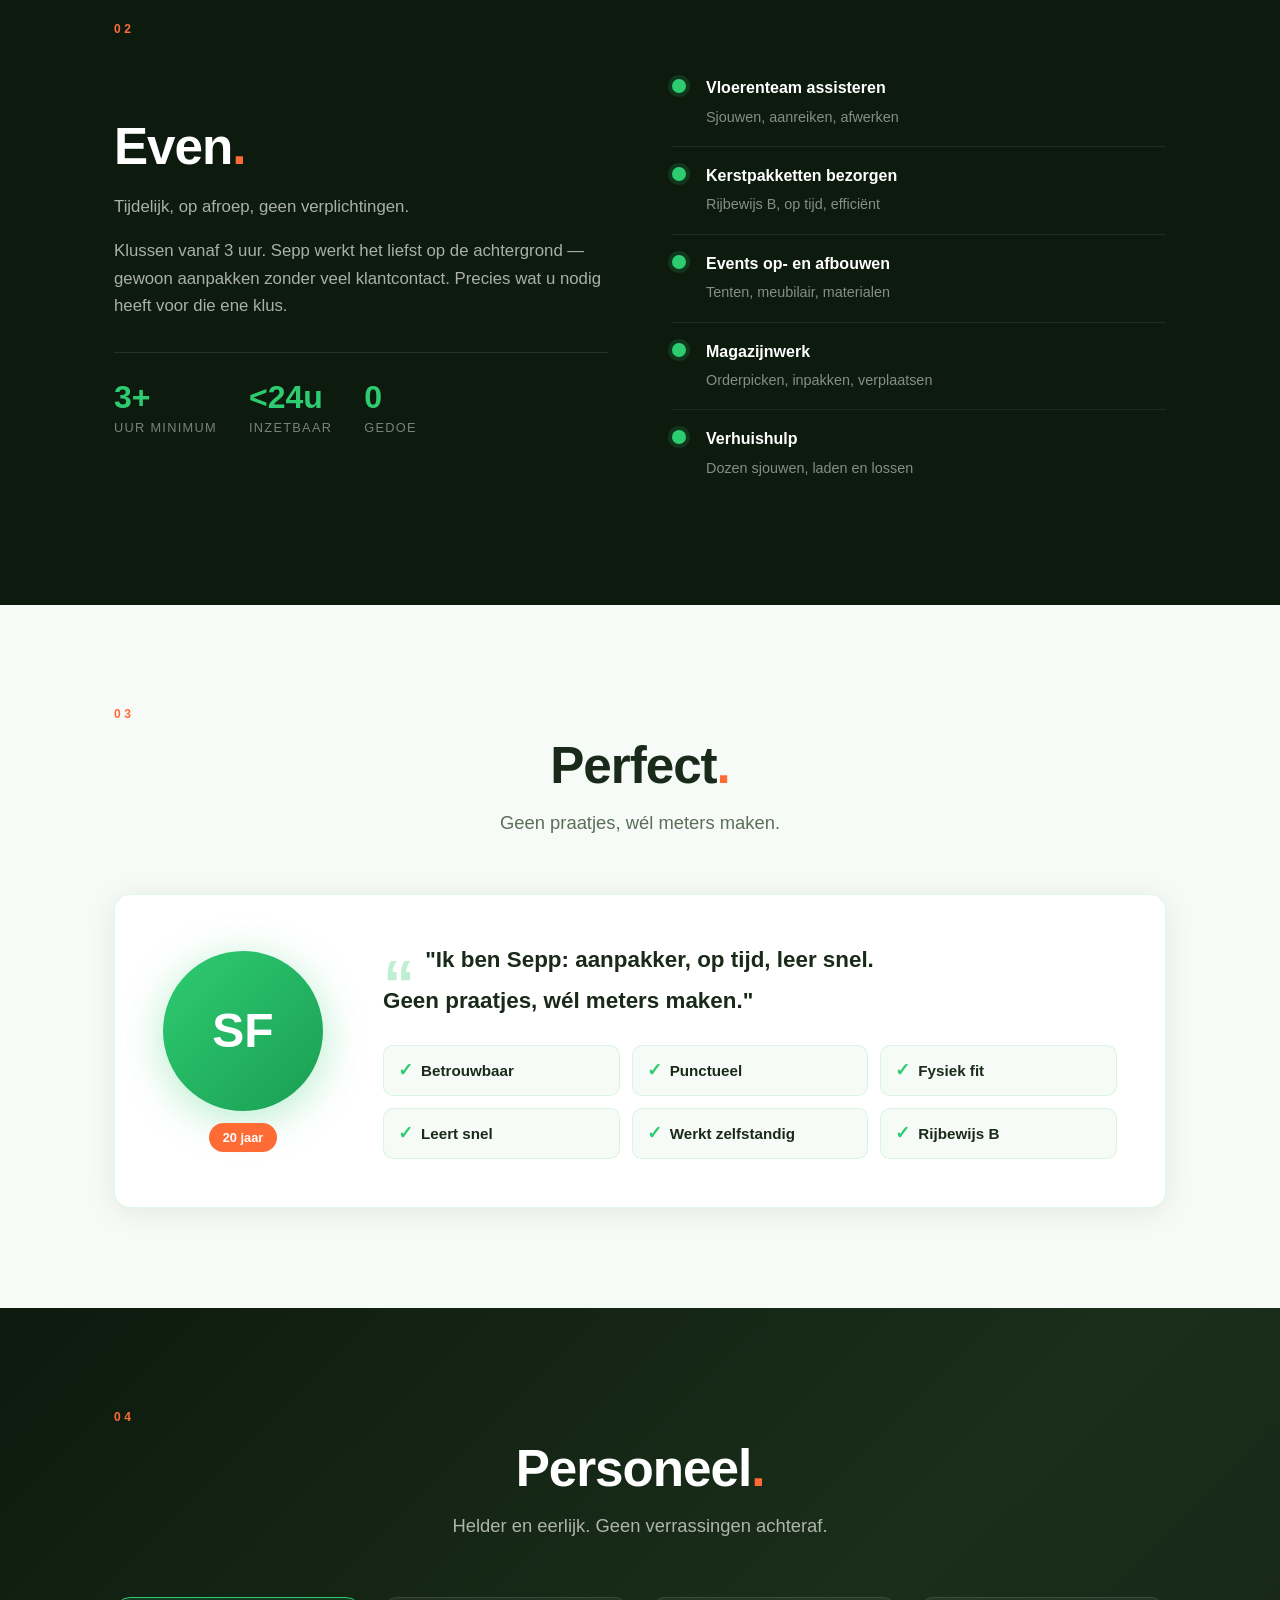
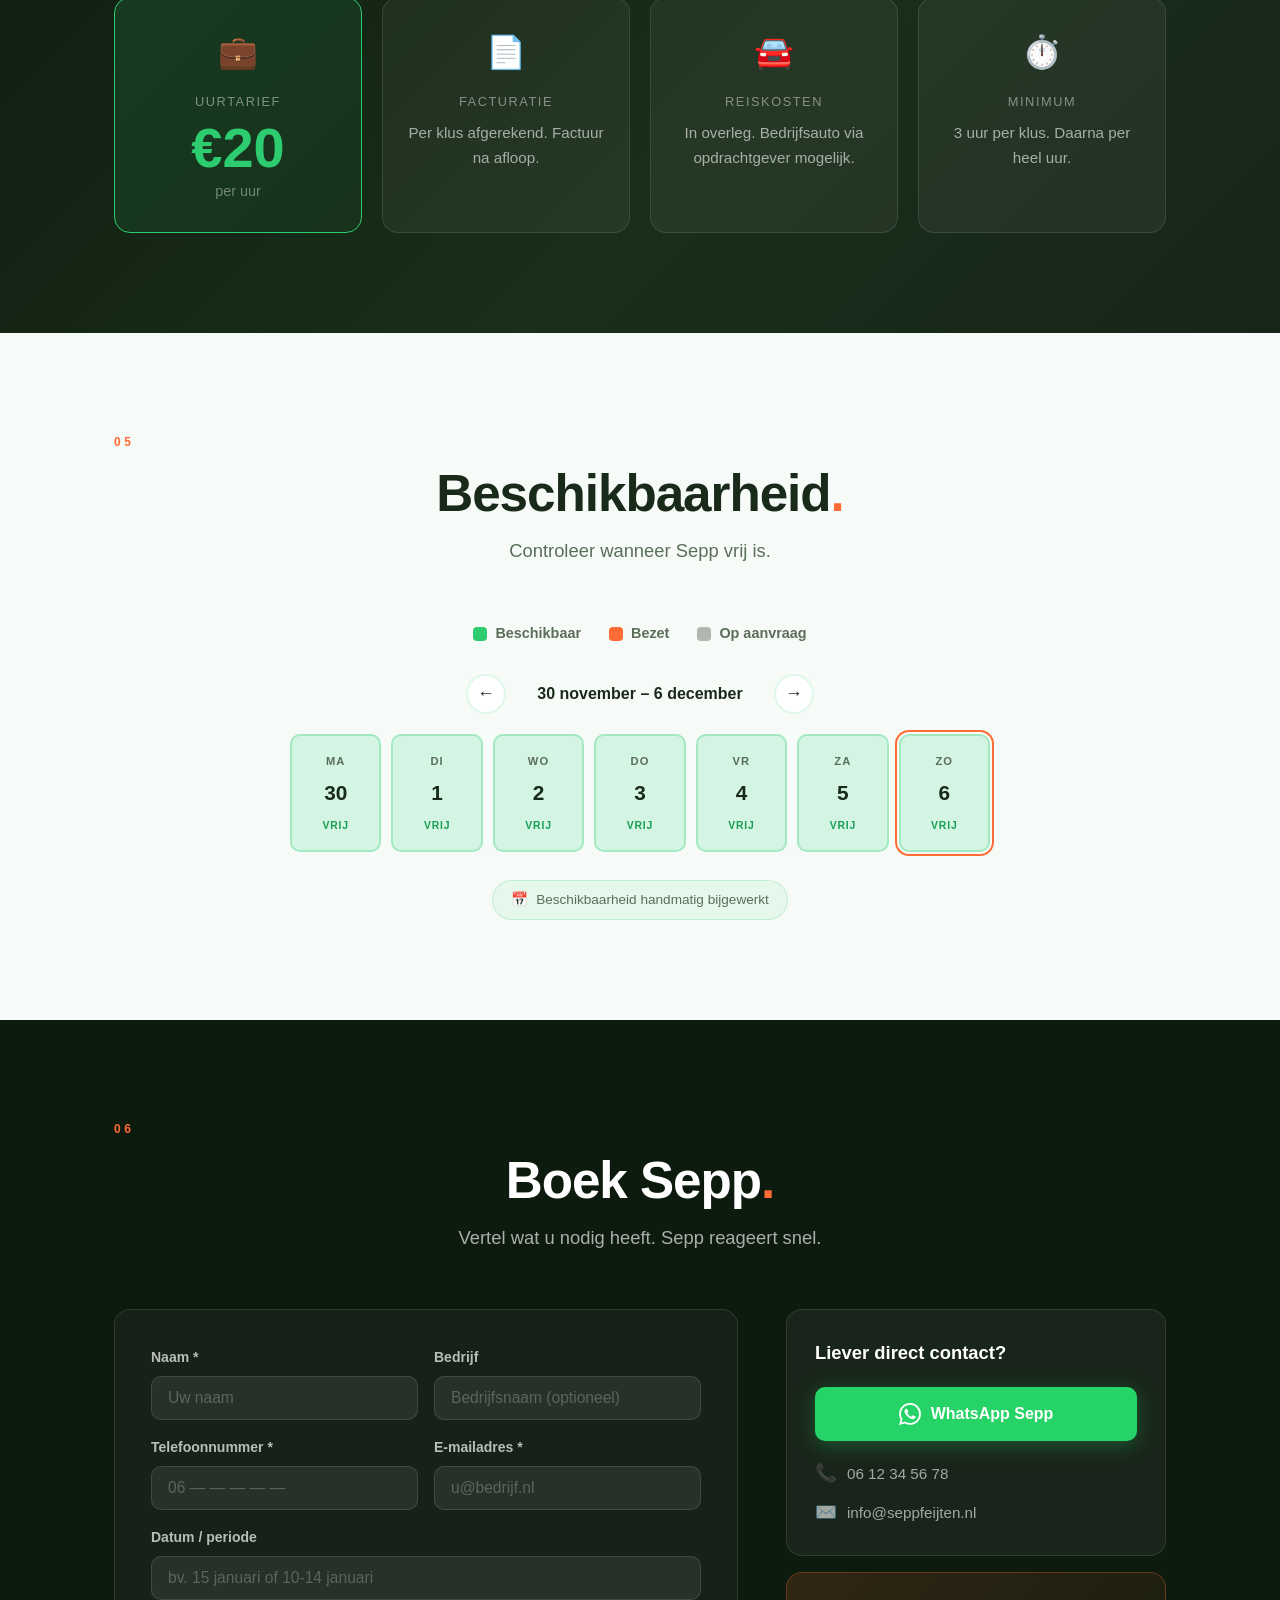
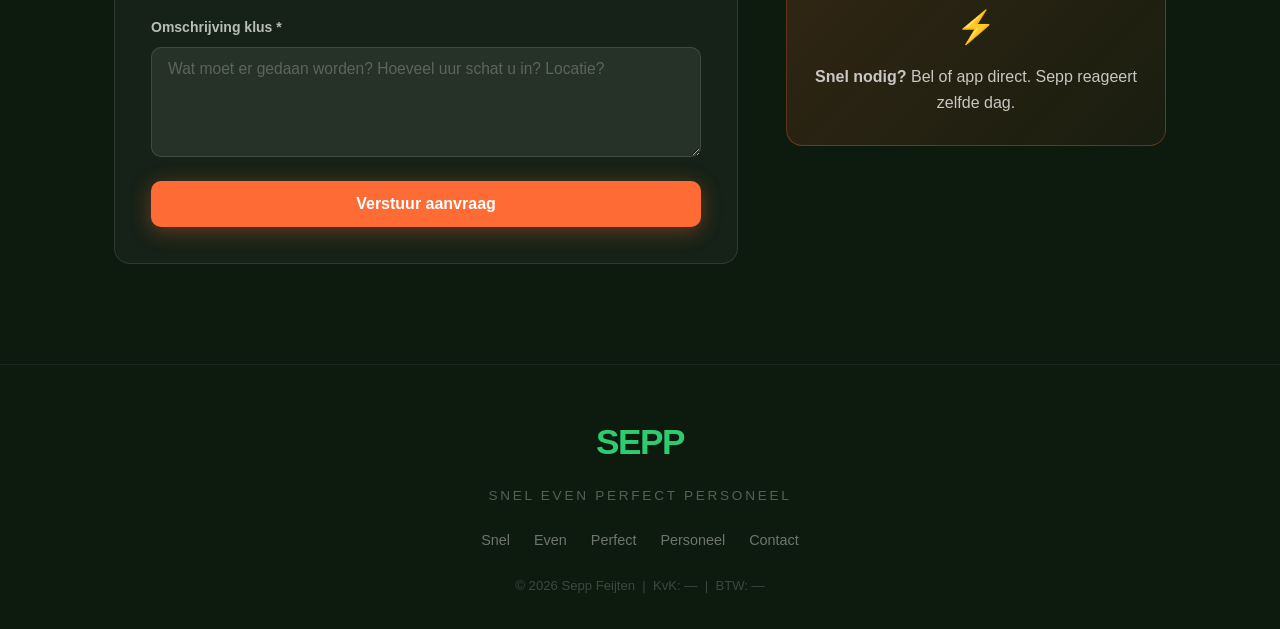
==== commit 84dbffd4: "Make all website texts editable via admin panel Adds editing support for every visible text on the s" ====
--- a/index.html
+++ b/index.html
@@ -49,12 +49,12 @@
           Extra handen<br />
           <span class="highlight">wanneer u ze nodig heeft</span>
         </h1>
-        <p class="hero-sub fade-in-up" style="--delay: 0.2s">
+        <p class="hero-sub fade-in-up" id="hero-sub" style="--delay: 0.2s">
           Direct inzetbaar &nbsp;•&nbsp; €<span class="dynamic-rate">20</span> per uur &nbsp;•&nbsp; Rijbewijs B
         </p>
         <div class="hero-buttons fade-in-up" style="--delay: 0.3s">
-          <a href="#contact" class="btn btn-primary">Boek Sepp</a>
-          <a href="#beschikbaarheid" class="btn btn-secondary">Bekijk beschikbaarheid</a>
+          <a href="#contact" class="btn btn-primary" id="hero-btn-primary">Boek Sepp</a>
+          <a href="#beschikbaarheid" class="btn btn-secondary" id="hero-btn-secondary">Bekijk beschikbaarheid</a>
         </div>
       </div>
       <div class="hero-scroll-hint fade-in-up" style="--delay: 0.6s">
@@ -78,22 +78,22 @@
           <div class="cards-grid reveal reveal-delay">
             <div class="card card-green">
               <div class="card-icon">🚗</div>
-              <h3>Rijden &amp; Bezorgen</h3>
+              <h3 id="snel-card1-titel">Rijden &amp; Bezorgen</h3>
               <ul>
-                <li>Kerstpakketten bezorgen</li>
-                <li>Materialen transporteren</li>
-                <li>Chauffeur in bedrijfsauto</li>
-                <li>Spoedbezorgingen</li>
+                <li id="snel-card1-li1">Kerstpakketten bezorgen</li>
+                <li id="snel-card1-li2">Materialen transporteren</li>
+                <li id="snel-card1-li3">Chauffeur in bedrijfsauto</li>
+                <li id="snel-card1-li4">Spoedbezorgingen</li>
               </ul>
             </div>
             <div class="card card-orange">
               <div class="card-icon">🔧</div>
-              <h3>Op Locatie</h3>
+              <h3 id="snel-card2-titel">Op Locatie</h3>
               <ul>
-                <li>Vloeren leggen (assistent)</li>
-                <li>Events op/afbouwen</li>
-                <li>Magazijnwerk</li>
-                <li>Verhuishulp</li>
+                <li id="snel-card2-li1">Vloeren leggen (assistent)</li>
+                <li id="snel-card2-li2">Events op/afbouwen</li>
+                <li id="snel-card2-li3">Magazijnwerk</li>
+                <li id="snel-card2-li4">Verhuishulp</li>
               </ul>
             </div>
           </div>
@@ -112,36 +112,36 @@
             <div class="timeline-item">
               <div class="timeline-dot"></div>
               <div class="timeline-content">
-                <strong>Vloerenteam assisteren</strong>
-                <span>Sjouwen, aanreiken, afwerken</span>
+                <strong id="even-tl1-titel">Vloerenteam assisteren</strong>
+                <span id="even-tl1-sub">Sjouwen, aanreiken, afwerken</span>
               </div>
             </div>
             <div class="timeline-item">
               <div class="timeline-dot"></div>
               <div class="timeline-content">
-                <strong>Kerstpakketten bezorgen</strong>
-                <span>Rijbewijs B, op tijd, efficiënt</span>
+                <strong id="even-tl2-titel">Kerstpakketten bezorgen</strong>
+                <span id="even-tl2-sub">Rijbewijs B, op tijd, efficiënt</span>
               </div>
             </div>
             <div class="timeline-item">
               <div class="timeline-dot"></div>
               <div class="timeline-content">
-                <strong>Events op- en afbouwen</strong>
-                <span>Tenten, meubilair, materialen</span>
+                <strong id="even-tl3-titel">Events op- en afbouwen</strong>
+                <span id="even-tl3-sub">Tenten, meubilair, materialen</span>
               </div>
             </div>
             <div class="timeline-item">
               <div class="timeline-dot"></div>
               <div class="timeline-content">
-                <strong>Magazijnwerk</strong>
-                <span>Orderpicken, inpakken, verplaatsen</span>
+                <strong id="even-tl4-titel">Magazijnwerk</strong>
+                <span id="even-tl4-sub">Orderpicken, inpakken, verplaatsen</span>
               </div>
             </div>
             <div class="timeline-item">
               <div class="timeline-dot"></div>
               <div class="timeline-content">
-                <strong>Verhuishulp</strong>
-                <span>Dozen sjouwen, laden en lossen</span>
+                <strong id="even-tl5-titel">Verhuishulp</strong>
+                <span id="even-tl5-sub">Dozen sjouwen, laden en lossen</span>
               </div>
             </div>
           </div>
@@ -151,16 +151,16 @@
             <p id="even-tekst">Klussen vanaf 3 uur. Sepp werkt het liefst op de achtergrond — gewoon aanpakken zonder veel klantcontact. Precies wat u nodig heeft voor die ene klus.</p>
             <div class="stat-row">
               <div class="stat">
-                <div class="stat-number">3+</div>
-                <div class="stat-label">uur minimum</div>
+                <div class="stat-number" id="even-stat1-num">3+</div>
+                <div class="stat-label" id="even-stat1-label">uur minimum</div>
               </div>
               <div class="stat">
-                <div class="stat-number">&lt;24u</div>
-                <div class="stat-label">inzetbaar</div>
+                <div class="stat-number" id="even-stat2-num">&lt;24u</div>
+                <div class="stat-label" id="even-stat2-label">inzetbaar</div>
               </div>
               <div class="stat">
-                <div class="stat-number">0</div>
-                <div class="stat-label">gedoe</div>
+                <div class="stat-number" id="even-stat3-num">0</div>
+                <div class="stat-label" id="even-stat3-label">gedoe</div>
               </div>
             </div>
           </div>
@@ -188,7 +188,7 @@
               ==================================================== -->
               <span>SF</span>
             </div>
-            <div class="profile-badge">20 jaar</div>
+            <div class="profile-badge" id="profiel-leeftijd">20 jaar</div>
           </div>
           <div class="profile-text">
             <blockquote id="over-sepp-quote">
@@ -196,12 +196,12 @@
               Geen praatjes, wél meters maken."
             </blockquote>
             <div class="qualities">
-              <div class="quality"><span class="quality-icon">✓</span> Betrouwbaar</div>
-              <div class="quality"><span class="quality-icon">✓</span> Punctueel</div>
-              <div class="quality"><span class="quality-icon">✓</span> Fysiek fit</div>
-              <div class="quality"><span class="quality-icon">✓</span> Leert snel</div>
-              <div class="quality"><span class="quality-icon">✓</span> Werkt zelfstandig</div>
-              <div class="quality"><span class="quality-icon">✓</span> Rijbewijs B</div>
+              <div class="quality" id="quality-1"><span class="quality-icon">✓</span> Betrouwbaar</div>
+              <div class="quality" id="quality-2"><span class="quality-icon">✓</span> Punctueel</div>
+              <div class="quality" id="quality-3"><span class="quality-icon">✓</span> Fysiek fit</div>
+              <div class="quality" id="quality-4"><span class="quality-icon">✓</span> Leert snel</div>
+              <div class="quality" id="quality-5"><span class="quality-icon">✓</span> Werkt zelfstandig</div>
+              <div class="quality" id="quality-6"><span class="quality-icon">✓</span> Rijbewijs B</div>
             </div>
           </div>
         </div>
@@ -232,17 +232,17 @@
           <div class="pricing-card">
             <div class="pricing-icon">📄</div>
             <div class="pricing-label">Facturatie</div>
-            <div class="pricing-desc">Per klus afgerekend. Factuur na afloop.</div>
+            <div class="pricing-desc" id="prijs-facturatie">Per klus afgerekend. Factuur na afloop.</div>
           </div>
           <div class="pricing-card">
             <div class="pricing-icon">🚘</div>
             <div class="pricing-label">Reiskosten</div>
-            <div class="pricing-desc">In overleg. Bedrijfsauto via opdrachtgever mogelijk.</div>
+            <div class="pricing-desc" id="prijs-reiskosten">In overleg. Bedrijfsauto via opdrachtgever mogelijk.</div>
           </div>
           <div class="pricing-card">
             <div class="pricing-icon">⏱️</div>
             <div class="pricing-label">Minimum</div>
-            <div class="pricing-desc">3 uur per klus. Daarna per heel uur.</div>
+            <div class="pricing-desc" id="prijs-minimum">3 uur per klus. Daarna per heel uur.</div>
           </div>
         </div>
       </div>
@@ -256,7 +256,7 @@
         <div class="section-label reveal">05</div>
         <div class="section-center reveal">
           <h2>Beschikbaarheid<span class="dot-accent">.</span></h2>
-          <p class="section-intro">Controleer wanneer Sepp vrij is.</p>
+          <p class="section-intro" id="beschikbaar-intro">Controleer wanneer Sepp vrij is.</p>
         </div>
 
         <!-- Legenda -->
@@ -301,7 +301,7 @@
         <div class="section-label reveal">06</div>
         <div class="section-center reveal">
           <h2>Boek Sepp<span class="dot-accent">.</span></h2>
-          <p class="section-intro">Vertel wat u nodig heeft. Sepp reageert snel.</p>
+          <p class="section-intro" id="contact-intro">Vertel wat u nodig heeft. Sepp reageert snel.</p>
         </div>
 
         <div class="contact-grid reveal reveal-delay">
@@ -345,7 +345,7 @@
           <!-- Contact sidebar -->
           <div class="contact-sidebar">
             <div class="contact-card">
-              <h3>Liever direct contact?</h3>
+              <h3 id="contact-direct-titel">Liever direct contact?</h3>
               <!-- ====================================================
                    WHATSAPP: Pas het nummer aan in script.js bij
                    CONTACT_CONFIG.whatsapp
@@ -373,7 +373,7 @@
             </div>
             <div class="contact-card highlight-card">
               <div class="highlight-icon">⚡</div>
-              <p><strong>Snel nodig?</strong> Bel of app direct. Sepp reageert zelfde dag.</p>
+              <p id="contact-snel-tekst"><strong>Snel nodig?</strong> Bel of app direct. Sepp reageert zelfde dag.</p>
             </div>
           </div>
         </div>
@@ -388,7 +388,7 @@
   <footer class="footer">
     <div class="container footer-inner">
       <div class="footer-logo">SEPP</div>
-      <div class="footer-tagline">Snel Even Perfect Personeel</div>
+      <div class="footer-tagline" id="footer-tagline">Snel Even Perfect Personeel</div>
       <div class="footer-links">
         <a href="#snel">Snel</a>
         <a href="#even">Even</a>
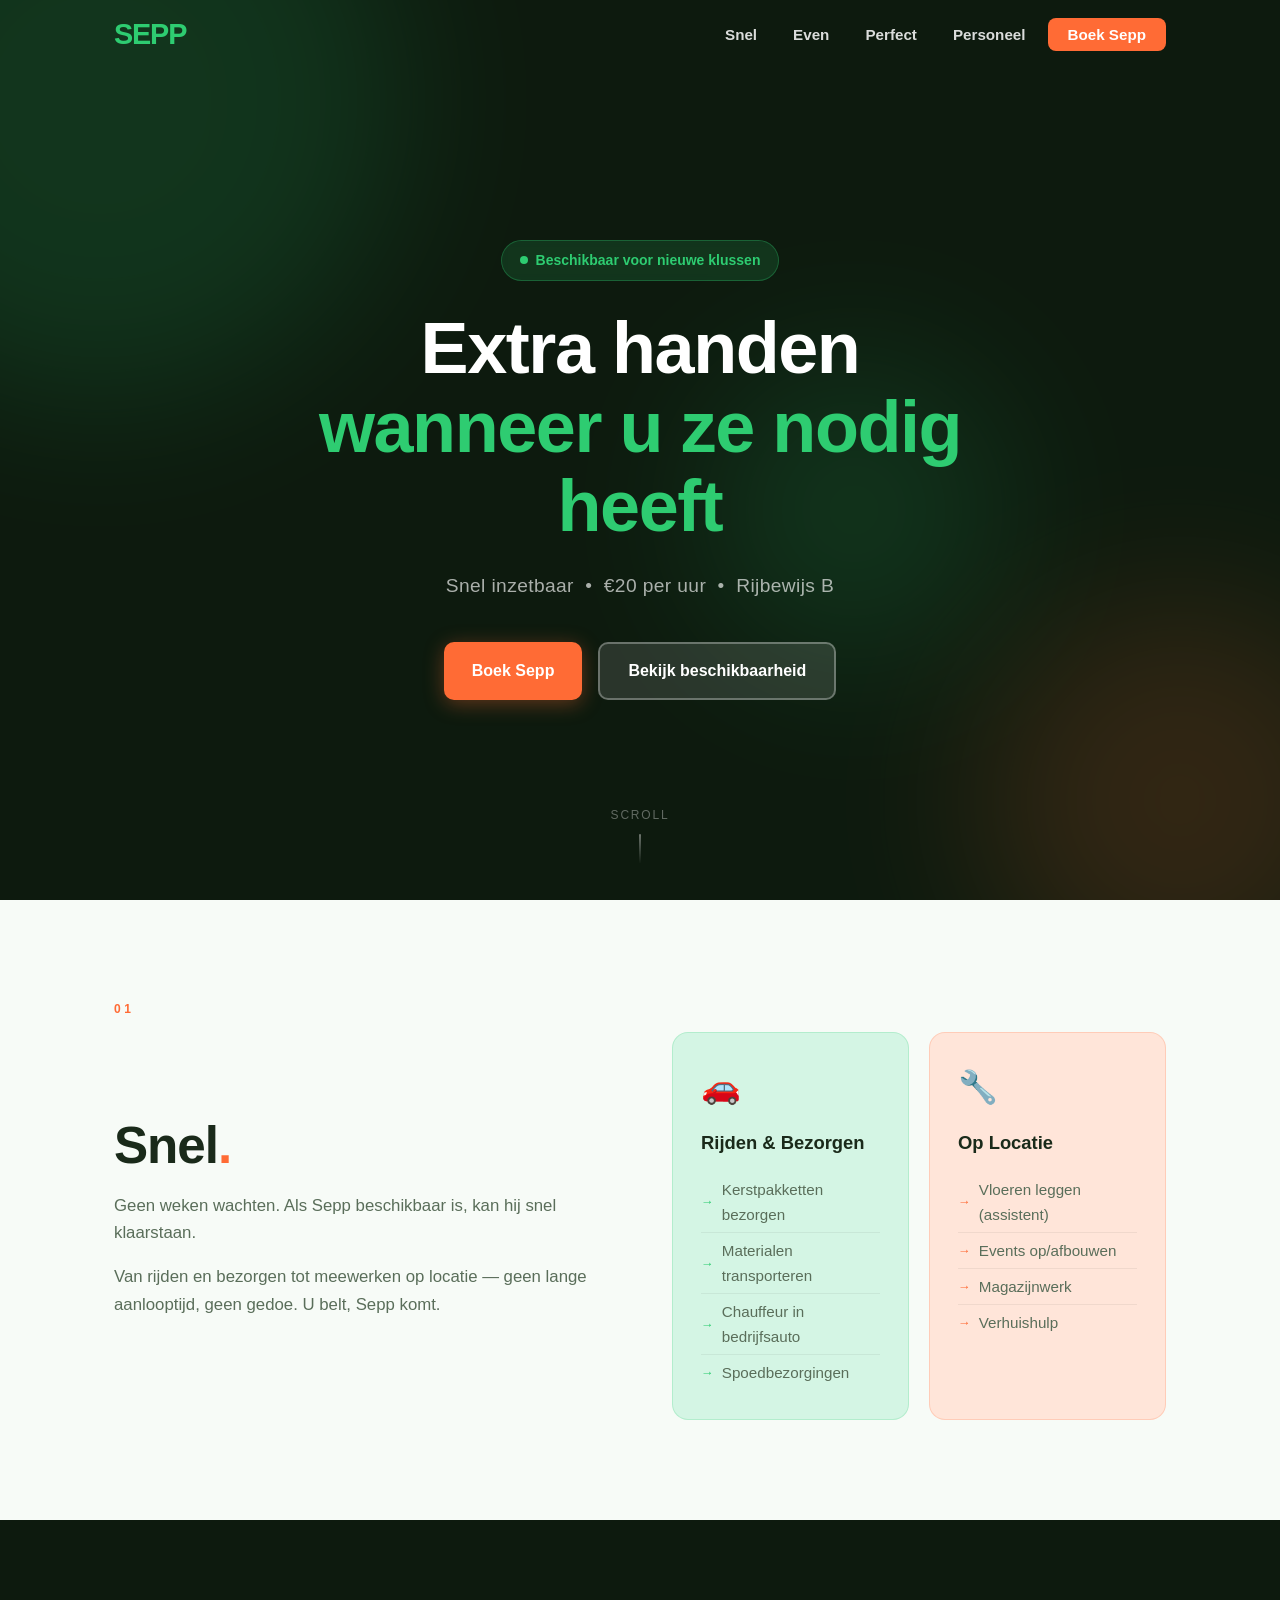
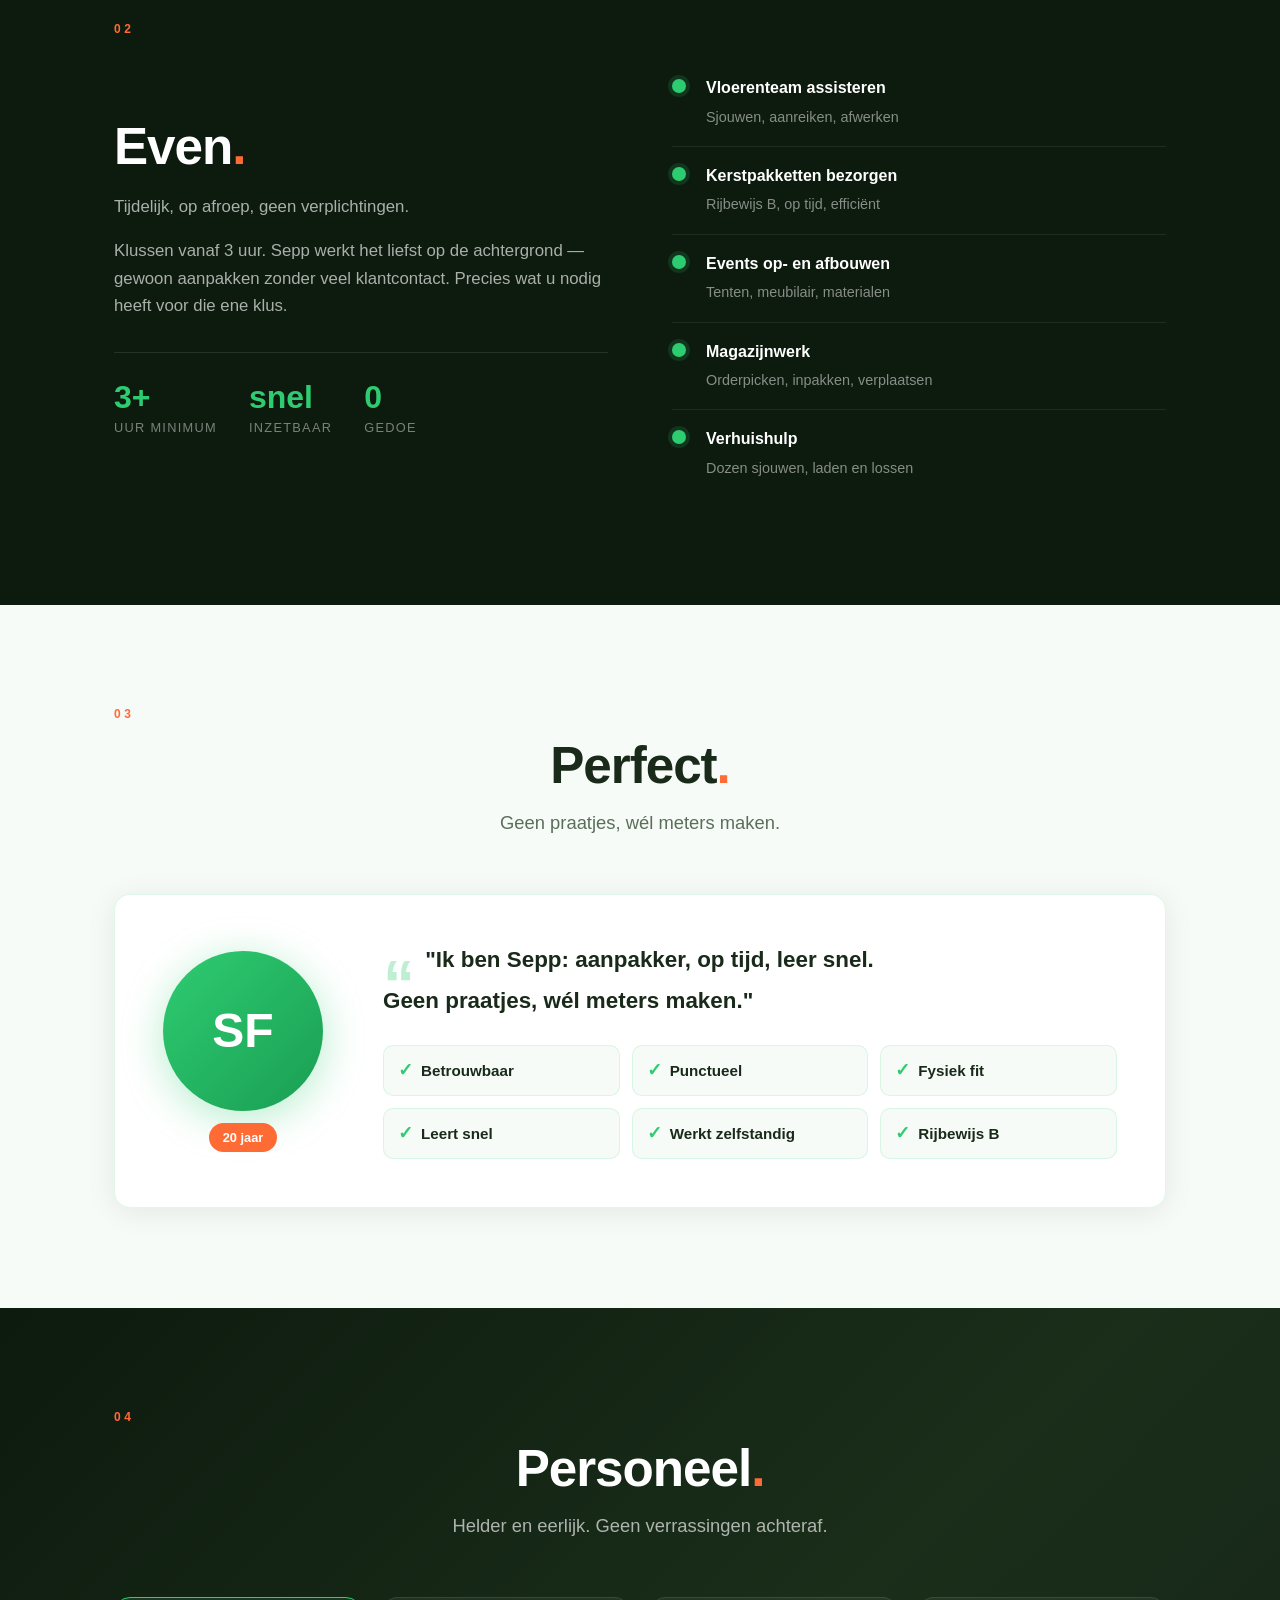
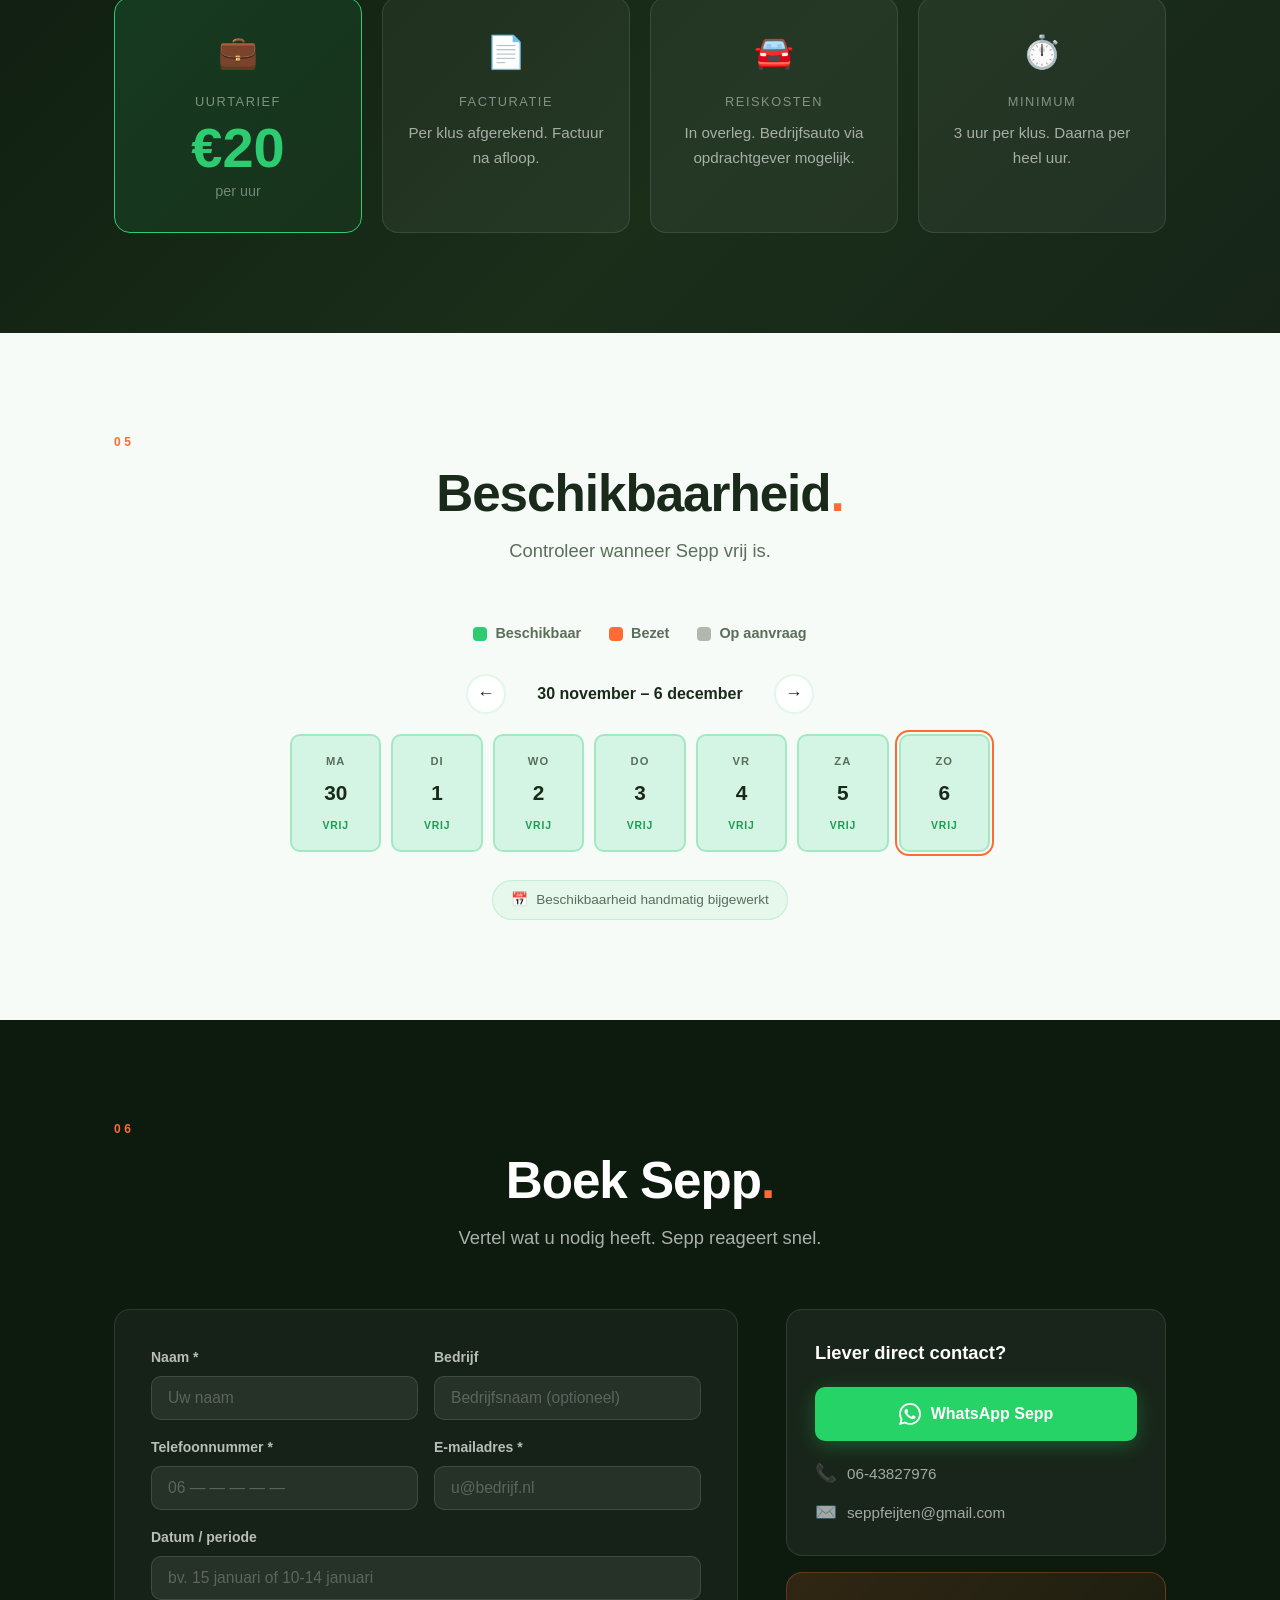
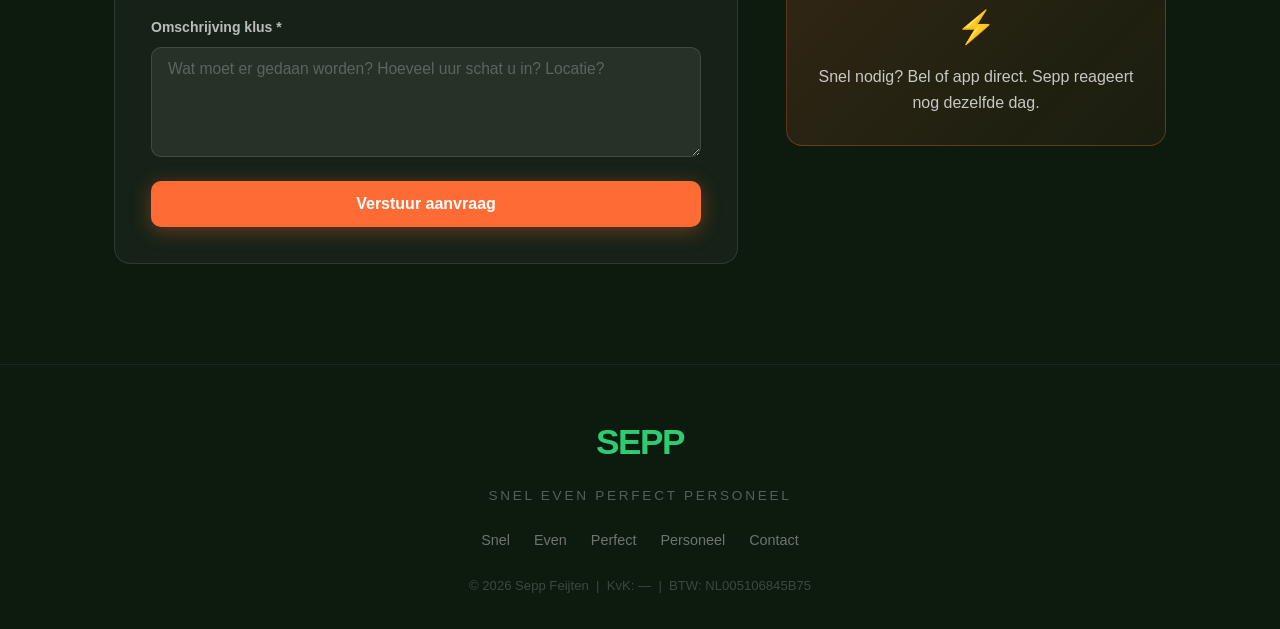
==== commit f21c9e7a: "Wijzig 'Direct inzetbaar' naar 'Snel inzetbaar'" ====
--- a/index.html
+++ b/index.html
@@ -4,7 +4,7 @@
   <meta charset="UTF-8" />
   <meta name="viewport" content="width=device-width, initial-scale=1.0" />
   <title>SEPP — Snel Even Perfect Personeel</title>
-  <meta name="description" content="Sepp Feijten — direct inzetbaar voor kortdurende klussen. €20 per uur, rijbewijs B." />
+  <meta name="description" content="Sepp Feijten — snel inzetbaar voor kortdurende klussen. €20 per uur, rijbewijs B." />
   <link rel="stylesheet" href="style.css" />
   <!-- Favicon inline SVG -->
   <link rel="icon" href="data:image/svg+xml,<svg xmlns='http://www.w3.org/2000/svg' viewBox='0 0 100 100'><text y='.9em' font-size='90'>🟢</text></svg>" />
@@ -50,7 +50,7 @@
           <span class="highlight">wanneer u ze nodig heeft</span>
         </h1>
         <p class="hero-sub fade-in-up" id="hero-sub" style="--delay: 0.2s">
-          Direct inzetbaar &nbsp;•&nbsp; €<span class="dynamic-rate">20</span> per uur &nbsp;•&nbsp; Rijbewijs B
+          Snel inzetbaar &nbsp;•&nbsp; €<span class="dynamic-rate">20</span> per uur &nbsp;•&nbsp; Rijbewijs B
         </p>
         <div class="hero-buttons fade-in-up" style="--delay: 0.3s">
           <a href="#contact" class="btn btn-primary" id="hero-btn-primary">Boek Sepp</a>
